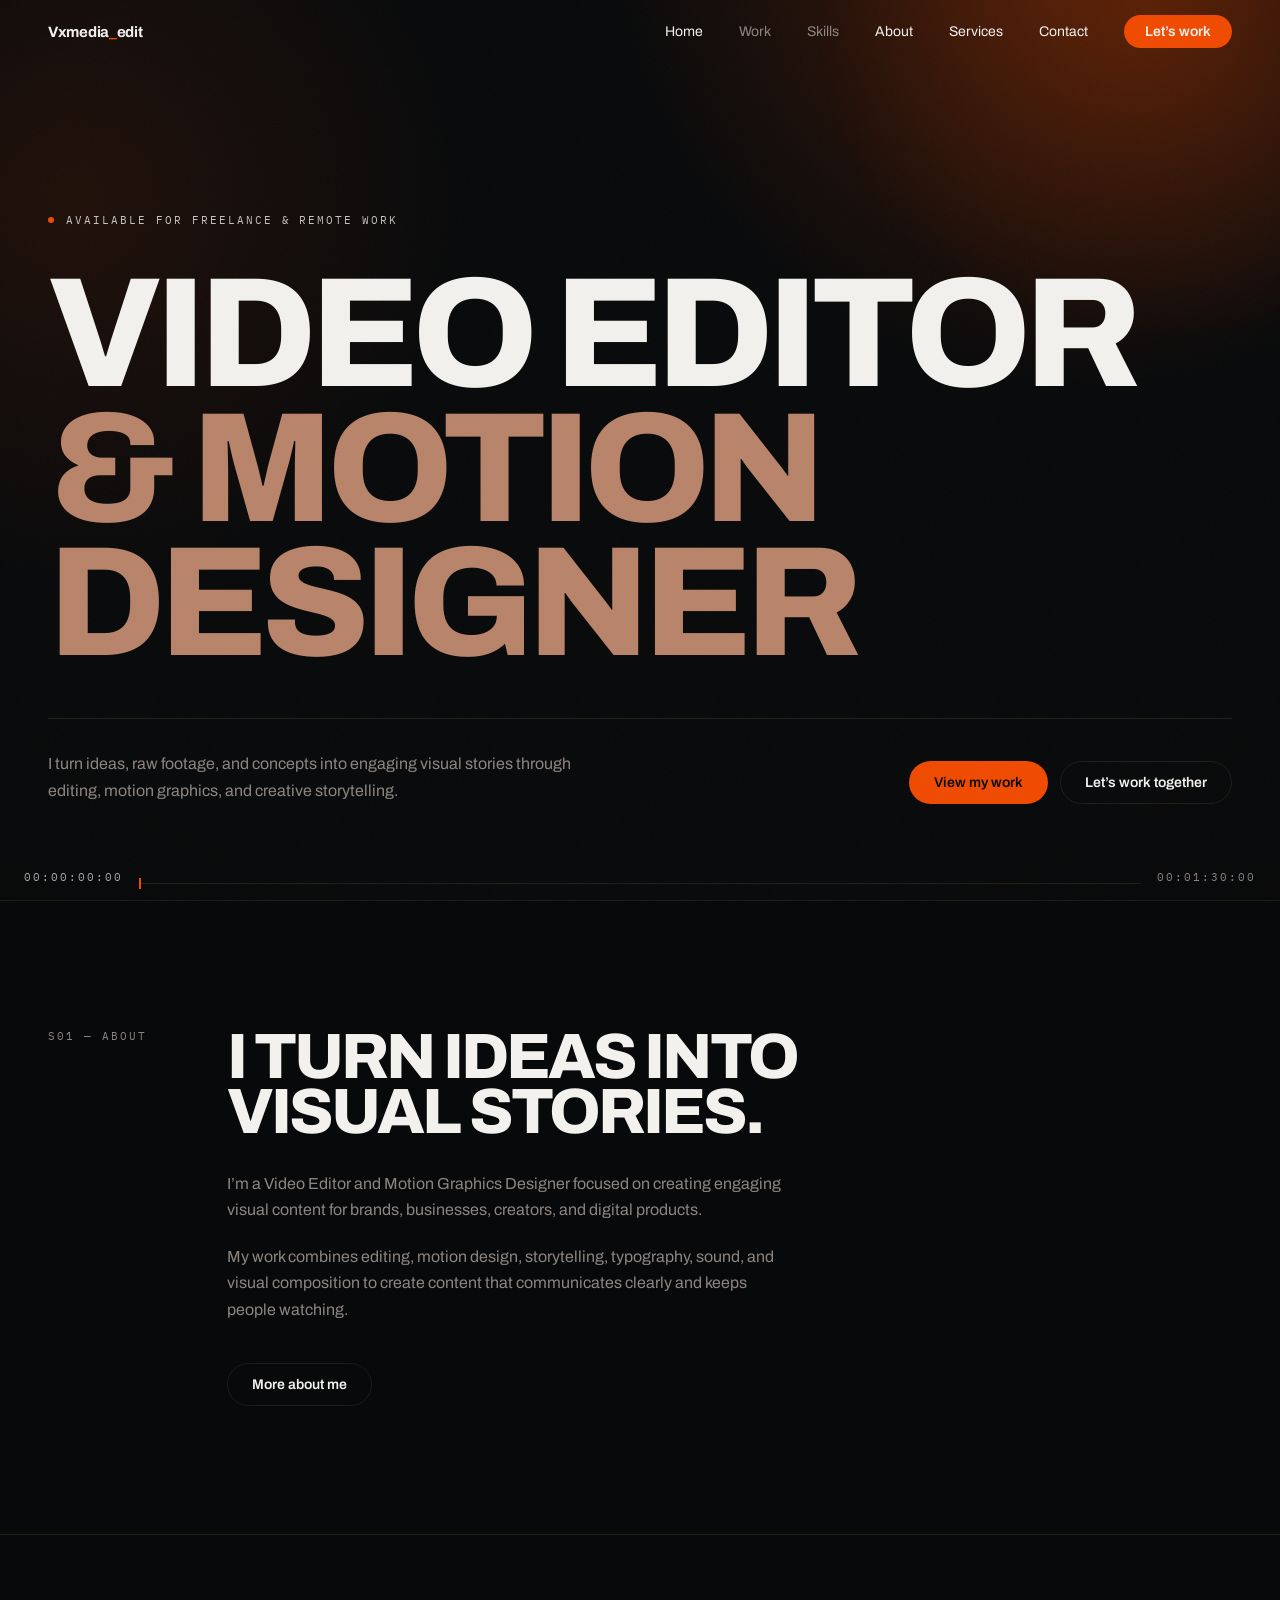
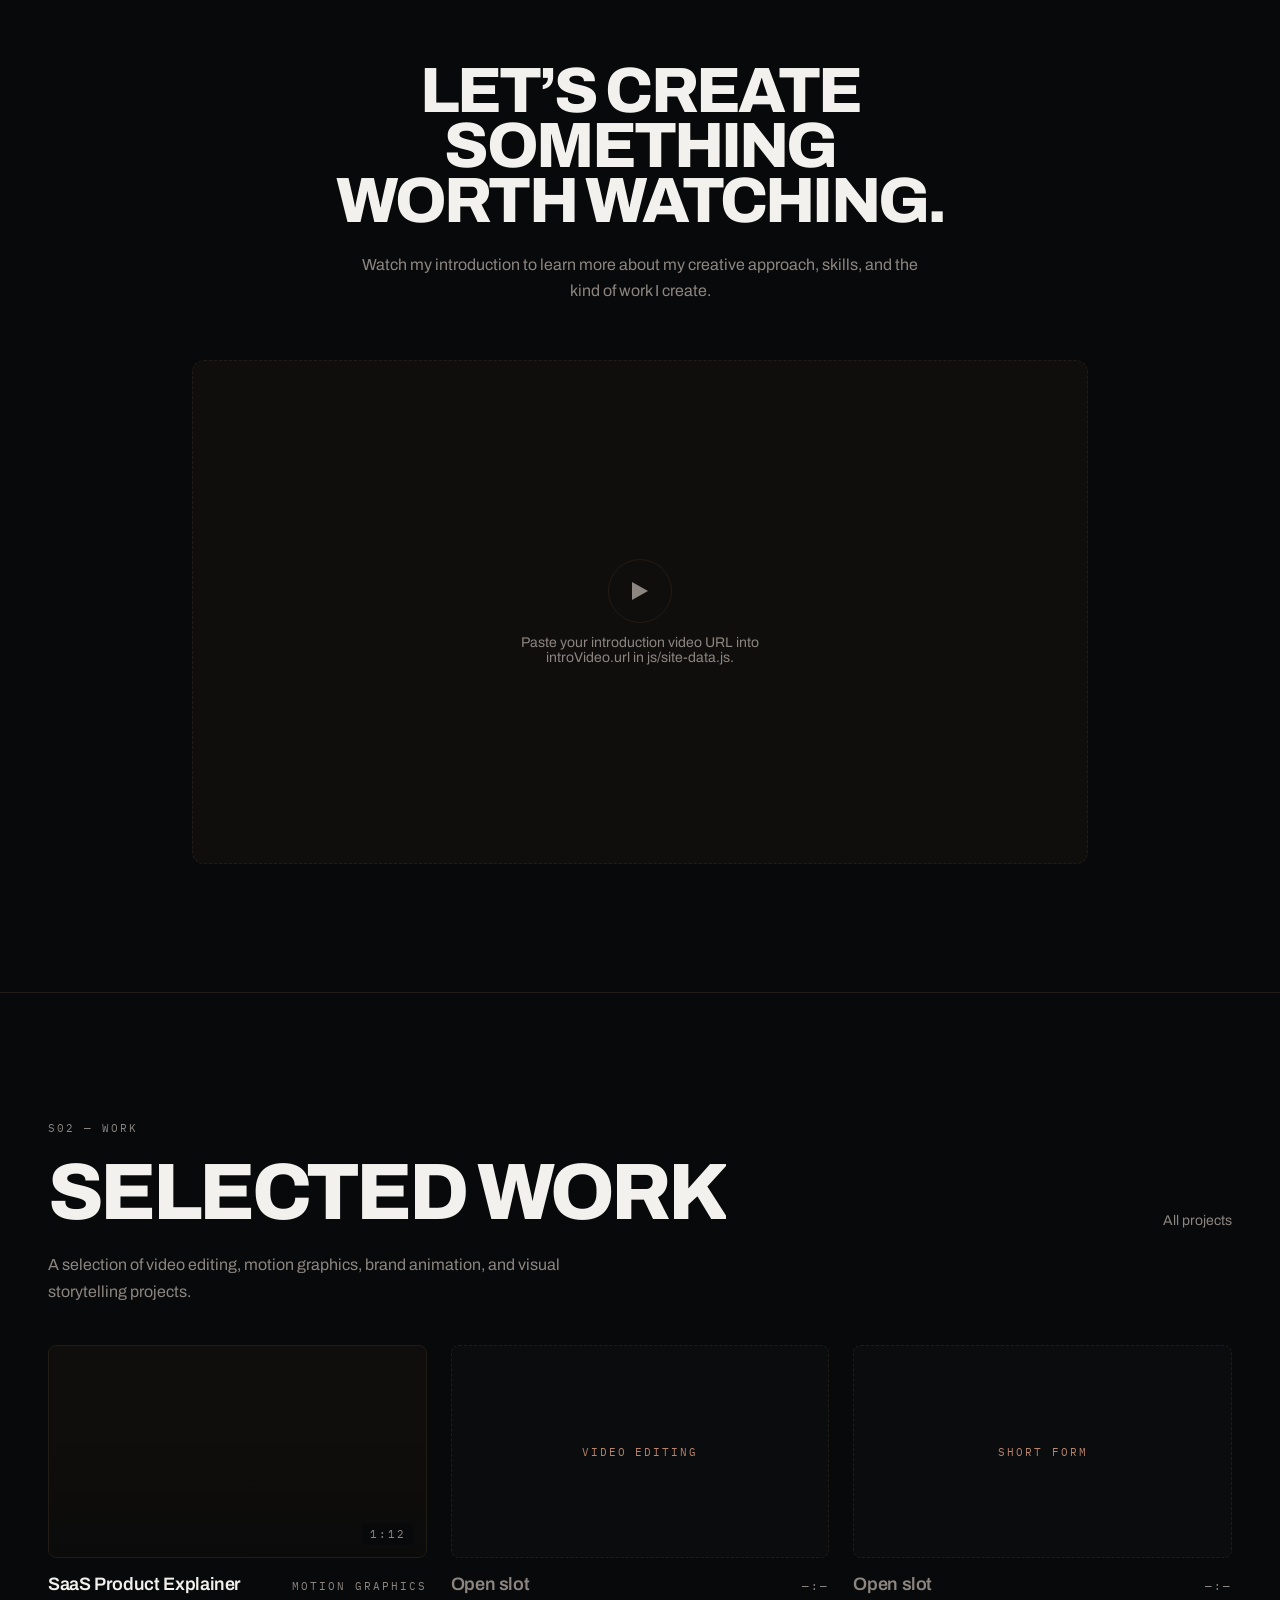
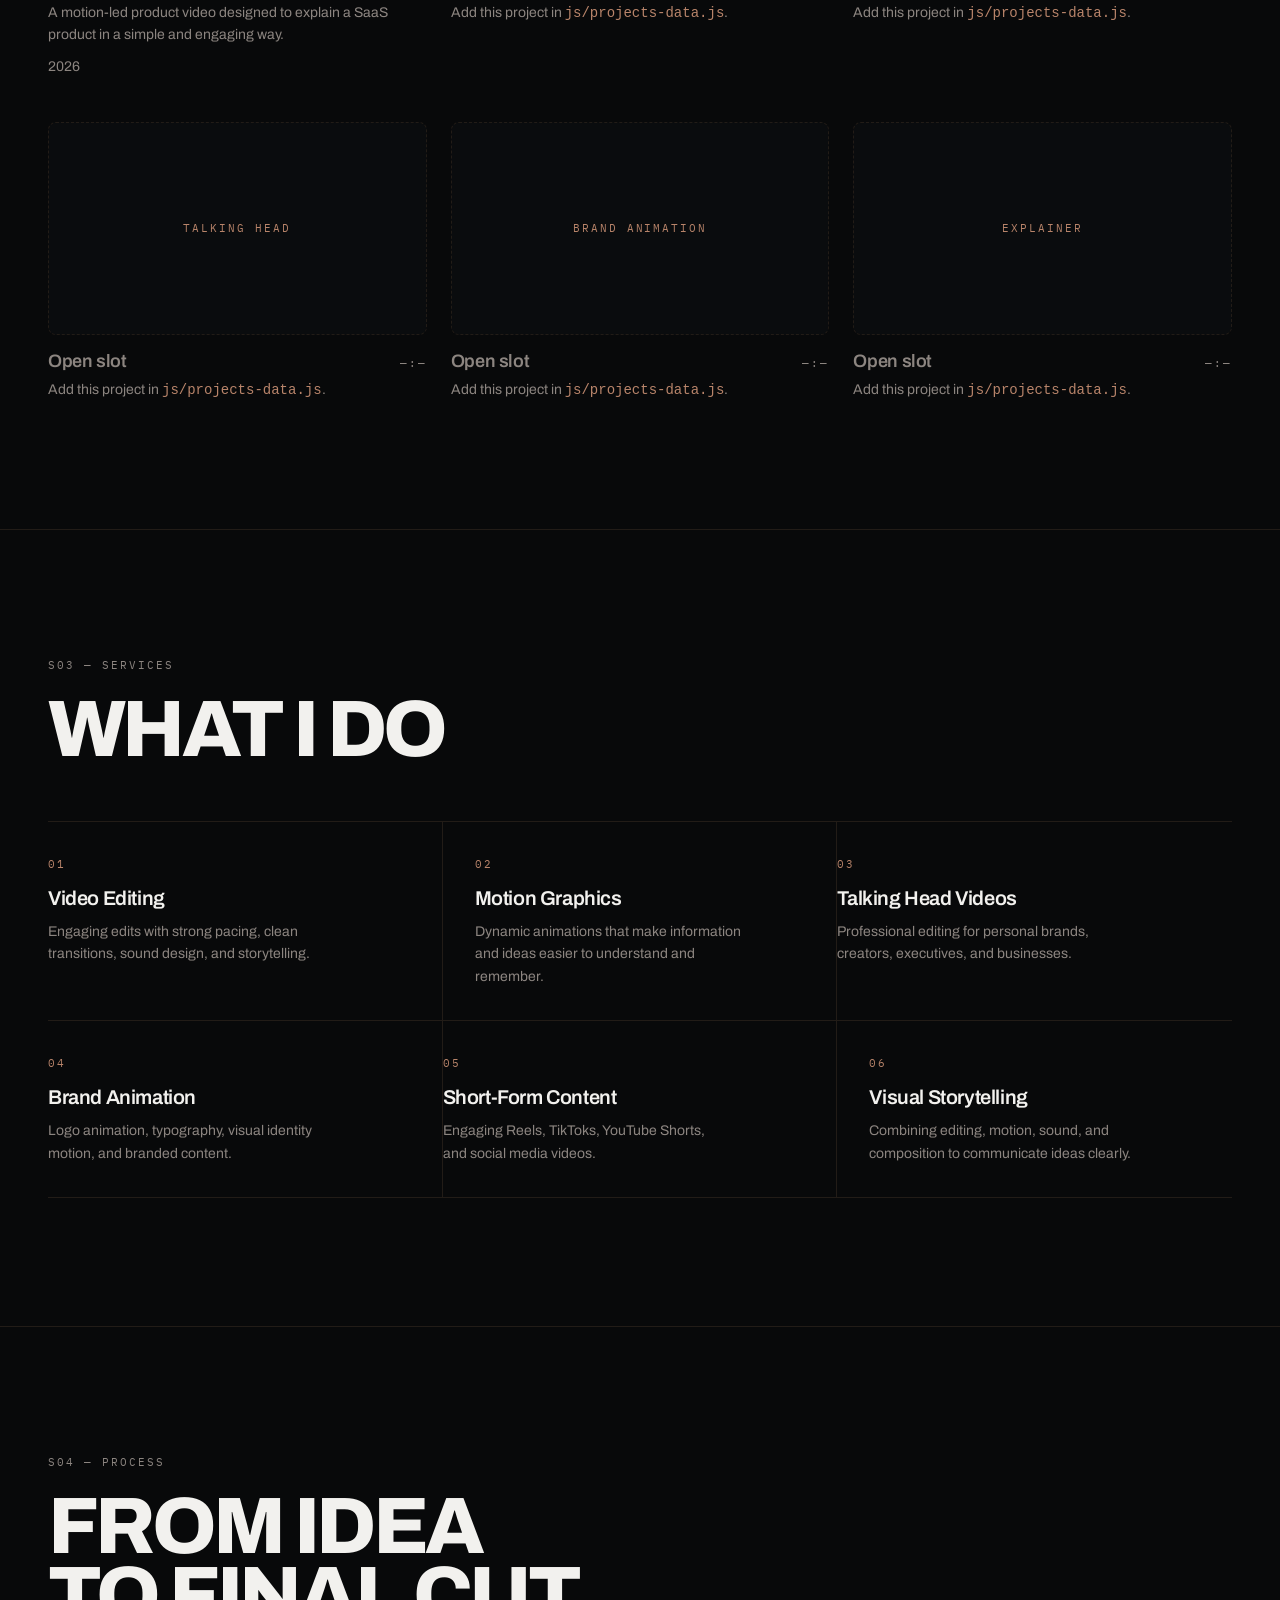
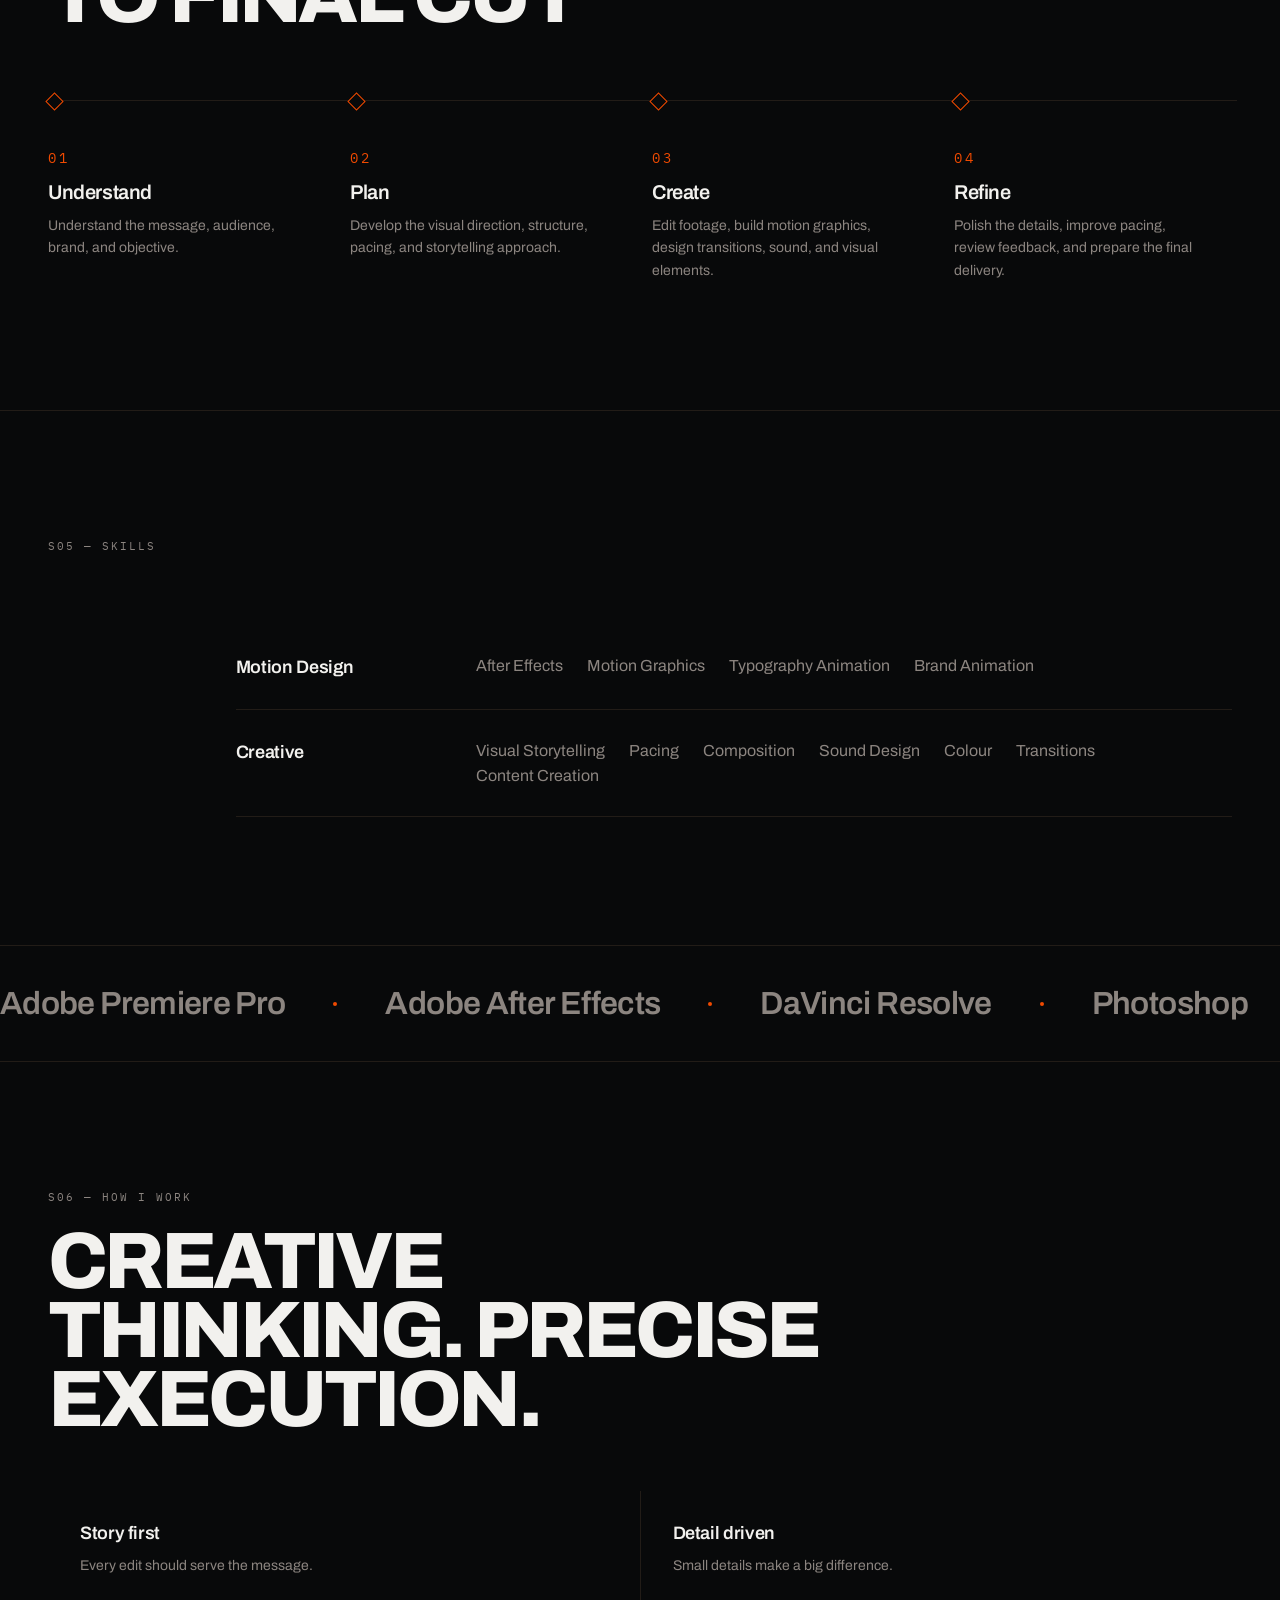
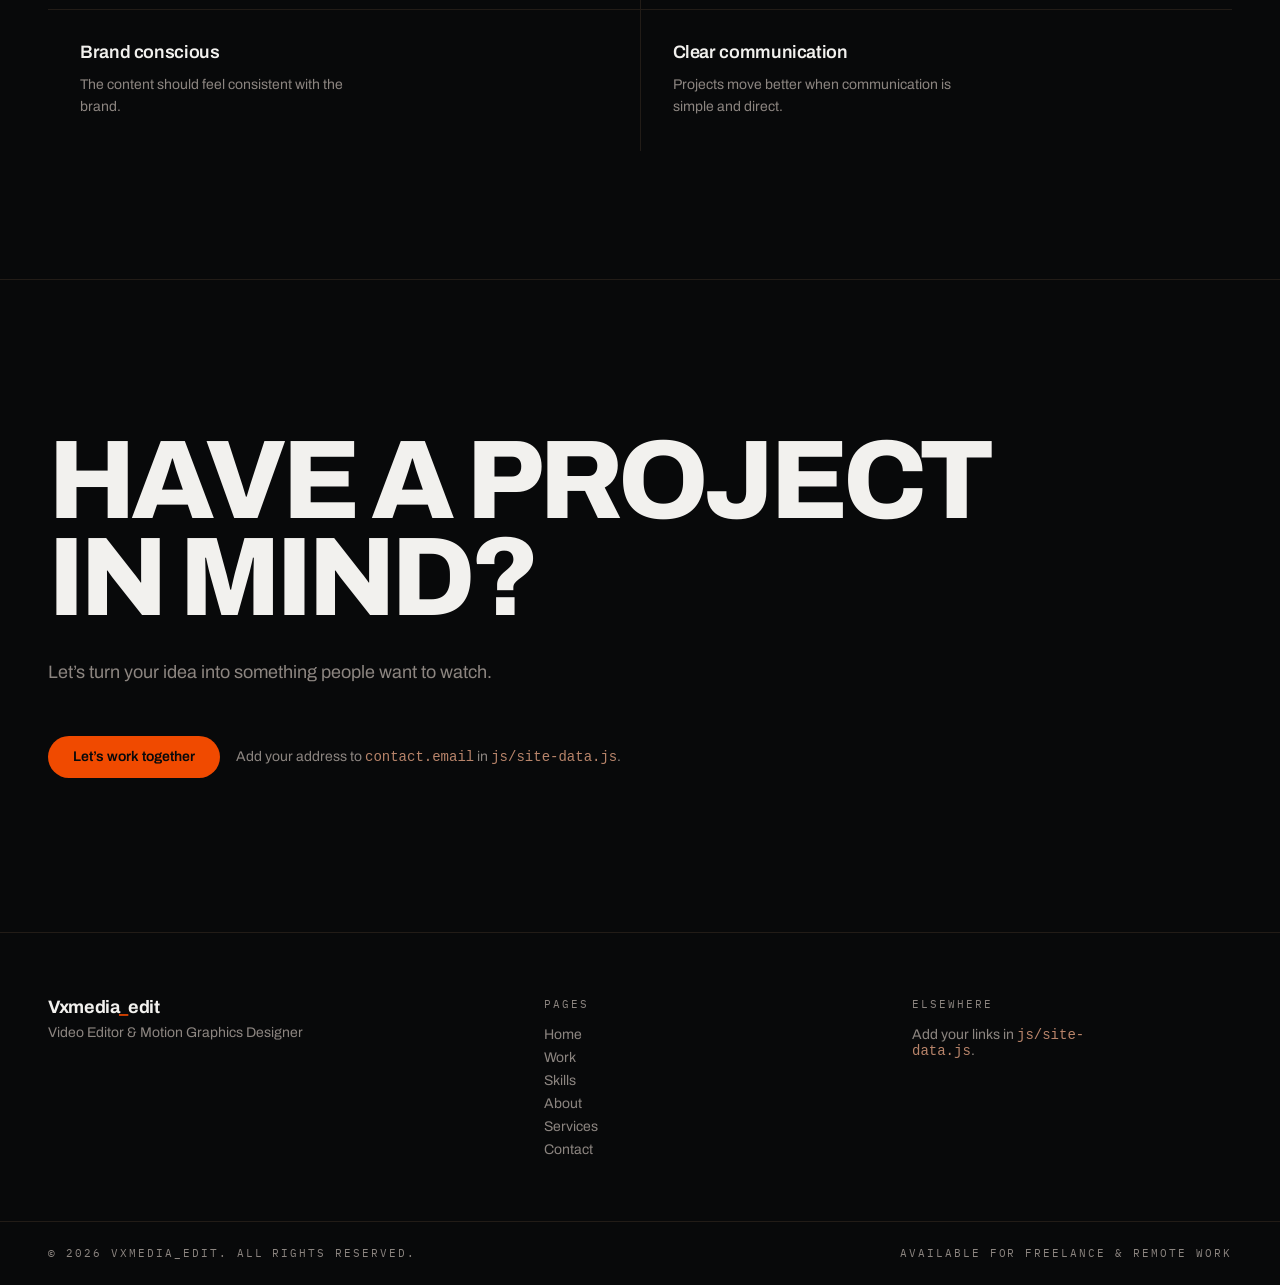
==== index.html @ 68d7263d "Add files via upload" ====
<!doctype html>
<html lang="en">
<head>
<meta charset="utf-8" />
<meta name="viewport" content="width=device-width, initial-scale=1" />
<title>Vxmedia_edit — Video Editor &amp; Motion Graphics Designer</title>
<meta name="description" content="Vxmedia_edit is a Video Editor and Motion Graphics Designer creating engaging visual stories, motion graphics, brand animations, and digital content." />
<link rel="canonical" href="https://YOUR_DOMAIN/" />
<meta property="og:type" content="website" />
<meta property="og:title" content="Vxmedia_edit — Video Editor & Motion Graphics Designer" />
<meta property="og:description" content="Vxmedia_edit is a Video Editor and Motion Graphics Designer creating engaging visual stories, motion graphics, brand animations, and digital content." />
<meta name="twitter:card" content="summary_large_image" />
<link rel="icon" type="image/svg+xml" href="assets/favicon.svg" />
<link rel="preconnect" href="https://fonts.googleapis.com" />
<link rel="preconnect" href="https://fonts.gstatic.com" crossorigin />
<link href="https://fonts.googleapis.com/css2?family=Archivo:wght@400;500;600;700;800;900&family=IBM+Plex+Mono:wght@400;500&display=swap" rel="stylesheet" />
<link rel="stylesheet" href="css/styles.css" />
<script type="application/ld+json">
{"@context":"https://schema.org","@type":"Person","name":"Vxmedia_edit","jobTitle":"Video Editor & Motion Graphics Designer","url":"https://YOUR_DOMAIN"}
</script>
</head>
<body>

<a href="#main" class="skip-link">Skip to content</a>

<header class="site-header" id="site-header">
  <div class="shell navbar">
    <a href="index.html" class="wordmark" data-wordmark></a>
    <nav class="navlinks" id="nav-links" aria-label="Primary"></nav>
    <button class="burger" id="burger" aria-expanded="false" aria-controls="mobile-menu" aria-label="Open menu"><i></i></button>
  </div>
  <div id="mobile-menu">
    <nav class="shell" id="mobile-menu-links" aria-label="Mobile"></nav>
    <div class="shell"><a href="index.html#contact" class="btn btn-accent" style="width:100%">Let’s work</a></div>
  </div>
</header>

<main id="main">

<section class="hero">
  <div class="key" aria-hidden="true"></div>
  <div class="shell" style="position:relative">
    <p class="fade" style="display:flex;align-items:center;gap:.75rem;margin-bottom:2.5rem;animation-delay:.1s">
      <span class="dot" aria-hidden="true"></span>
      <span class="tc" style="color:rgba(242,241,238,.8)" data-availability></span>
    </p>
    <h1 class="display">
      <span class="mask"><span style="animation-delay:.15s" id="hero-line1"></span></span>
      <span class="mask cool"><span style="animation-delay:.25s" id="hero-line2"></span></span>
    </h1>
    <div class="herofoot">
      <p class="prose fade" style="animation-delay:.5s" id="hero-intro"></p>
      <div class="fade" style="display:flex;flex-wrap:wrap;gap:.75rem;animation-delay:.6s">
        <a href="#work" class="btn btn-accent">View my work</a>
        <a href="#contact" class="btn btn-ghost">Let’s work together</a>
      </div>
    </div>
  </div>
</section>

<section id="about">
  <div class="shell stack">
    <p class="tc">S01 — About</p>
    <div>
      <h2 class="display rv-wipe" style="max-width:16ch;font-size:clamp(2rem,5.4vw,4rem)"><span id="about-heading"></span></h2>
      <div class="prose rv" style="margin-top:2rem;display:grid;gap:1.25rem" id="about-body"></div>
      <a href="#contact" class="btn btn-ghost rv" style="margin-top:2.5rem">More about me</a>
    </div>
  </div>
</section>

<section>
  <div class="shell">
    <div style="max-width:48rem;margin-inline:auto;text-align:center">
      <h2 class="display rv-wipe" style="font-size:clamp(2rem,5.4vw,4rem)"><span id="intro-heading"></span></h2>
      <p class="prose rv" style="margin:1.5rem auto 0" id="intro-body"></p>
    </div>
    <div class="rv" style="max-width:56rem;margin:3.5rem auto 0" id="intro-video"></div>
  </div>
</section>

<section id="work">
  <div class="shell">
    <div style="display:flex;flex-wrap:wrap;align-items:flex-end;justify-content:space-between;gap:1.5rem">
      <div>
        <p class="tc" style="margin-bottom:1.5rem">S02 — Work</p>
        <h2 class="display rv-wipe"><span>Selected work</span></h2>
      </div>
      <a href="work.html" class="muted" style="font-size:.875rem">All projects</a>
    </div>
    <p class="prose rv" style="margin-top:1.5rem">A selection of video editing, motion graphics, brand animation, and visual storytelling projects.</p>
    <div class="grid" id="home-grid" aria-live="polite"></div>
  </div>
</section>

<section id="services">
  <div class="shell">
    <p class="tc" style="margin-bottom:1.5rem">S03 — Services</p>
    <h2 class="display rv-wipe" style="max-width:14ch"><span>What I do</span></h2>
    <div class="services" id="services-grid"></div>
  </div>
</section>

<section>
  <div class="shell">
    <p class="tc" style="margin-bottom:1.5rem">S04 — Process</p>
    <h2 class="display rv-wipe" style="max-width:14ch"><span>From idea to final cut</span></h2>
    <ol class="process" id="process-list"></ol>
  </div>
</section>

<section>
  <div class="shell stack">
    <p class="tc">S05 — Skills</p>
    <div id="skills-list"></div>
  </div>
</section>

<div class="marquee">
  <div class="track" id="tools-track" aria-hidden="true"></div>
  <p class="sr-only">Tools I work with.</p>
</div>

<section>
  <div class="shell">
    <p class="tc" style="margin-bottom:1.5rem">S06 — How I work</p>
    <h2 class="display rv-wipe" style="max-width:16ch"><span id="principles-heading"></span></h2>
    <div class="princ" id="princ-list"></div>
  </div>
</section>

<section id="testimonials-section" hidden>
  <div class="shell">
    <p class="tc" style="margin-bottom:1.5rem">S07 — Feedback</p>
    <h2 class="display rv-wipe" style="max-width:16ch"><span>What clients say</span></h2>
    <div class="testi" id="testi-list"></div>
  </div>
</section>

<section id="contact" style="padding-block:clamp(6rem,12vw,10rem)">
  <div class="shell">
    <h2 class="display rv-wipe"><span>Have a project in mind?</span></h2>
    <p class="prose rv" style="margin-top:2rem;font-size:1.125rem">Let’s turn your idea into something people want to watch.</p>
    <div class="contact-actions rv" id="contact-actions"></div>
    <div class="contact-links" id="contact-links" style="display:none"></div>
  </div>
</section>

</main>

<footer class="site-footer">
  <div class="shell footgrid">
    <div>
      <p class="wordmark" style="font-size:1.125rem" data-wordmark></p>
      <p class="muted" style="font-size:.875rem;margin-top:.5rem;max-width:20rem">Video Editor &amp; Motion Graphics Designer</p>
    </div>
    <nav aria-label="Footer">
      <p class="tc" style="margin-bottom:1rem">Pages</p>
      <ul id="footer-links"></ul>
    </nav>
    <div>
      <p class="tc" style="margin-bottom:1rem">Elsewhere</p>
      <ul id="footer-socials"></ul>
    </div>
  </div>
  <div class="shell footbar">
    <p class="tc">© 2026 Vxmedia_edit. All rights reserved.</p>
    <p class="tc" data-availability></p>
  </div>
</footer>

<div id="playhead" aria-hidden="true">
  <span class="tc" style="color:rgba(242,241,238,.7)" id="playhead-tc">00:00:00:00</span>
  <div id="playhead-bar"><div id="playhead-fill"></div><div id="playhead-head"></div></div>
  <span class="tc">00:01:30:00</span>
</div>

<script src="js/site-data.js"></script>
<script src="js/projects-data.js"></script>
<script src="js/video.js"></script>
<script src="js/video-player.js"></script>
<script src="js/work-grid.js"></script>
<script src="js/main.js"></script>
<script>
document.addEventListener('DOMContentLoaded', () => {
  // hero
  document.getElementById('hero-line1').textContent = SITE.hero.line1;
  document.getElementById('hero-line2').textContent = SITE.hero.line2;
  document.getElementById('hero-intro').textContent = SITE.hero.intro;

  // about
  document.getElementById('about-heading').textContent = SITE.about.heading;
  document.getElementById('about-body').innerHTML = SITE.about.body.map((p) => `<p>${p}</p>`).join('');

  // intro video
  document.getElementById('intro-heading').textContent = SITE.introVideo.heading;
  document.getElementById('intro-body').textContent = SITE.introVideo.body;
  renderVideoPlayer(document.getElementById('intro-video'), {
    url: SITE.introVideo.url,
    poster: SITE.introVideo.poster,
    title: 'Vxmedia_edit introduction',
    emptyHint: 'Paste your introduction video URL into introVideo.url in js/site-data.js.',
  });

  // work — home shows first 6
  renderWorkGrid(document.getElementById('home-grid'), null, PROJECTS.slice(0, 6));

  // services
  document.getElementById('services-grid').innerHTML = SITE.services
    .map(
      (s, i) => `
      <div class="service rv">
        <span class="tc cool">${String(i + 1).padStart(2, '0')}</span>
        <h3>${s.title}</h3>
        <p>${s.body}</p>
      </div>`,
    )
    .join('');

  // process
  document.getElementById('process-list').innerHTML = SITE.process
    .map(
      (p, i) => `
      <li class="rv">
        <p class="tc" style="color:var(--accent)">${String(i + 1).padStart(2, '0')}</p>
        <h3>${p.step}</h3>
        <p>${p.body}</p>
      </li>`,
    )
    .join('');

  // skills
  document.getElementById('skills-list').innerHTML = SITE.skills
    .map(
      (g) => `
      <div class="skillrow rv">
        <h3>${g.group}</h3>
        <ul>${g.items.map((i) => `<li>${i}</li>`).join('')}</ul>
      </div>`,
    )
    .join('');

  // principles
  document.getElementById('principles-heading').textContent = SITE.principles.heading;
  document.getElementById('princ-list').innerHTML = SITE.principles.items
    .map((i) => `<div class="rv"><h3>${i.title}</h3><p>${i.body}</p></div>`)
    .join('');

  // testimonials — hidden section until you add one
  if (TESTIMONIALS.length > 0) {
    const section = document.getElementById('testimonials-section');
    section.hidden = false;
    document.getElementById('testi-list').innerHTML = TESTIMONIALS.map(
      (t) => `
      <figure class="rv">
        <blockquote>${t.quote}</blockquote>
        <figcaption>
          ${t.image ? `<img src="${t.image}" alt="" />` : ''}
          <span><span class="name">${t.name}</span><span class="role">${t.position}, ${t.company}</span></span>
        </figcaption>
      </figure>`,
    ).join('');
  }

  // contact
  const email = SITE.contact.email;
  const hasEmail = !isPlaceholder(email);
  document.getElementById('contact-actions').innerHTML = `
    <a href="${hasEmail ? 'mailto:' + email : '#contact'}" class="btn btn-accent">Let’s work together</a>
    ${
      hasEmail
        ? `<a href="mailto:${email}" class="muted" style="font-size:1rem">${email}</a>`
        : `<span class="muted" style="font-size:.875rem">Add your address to <code class="cool">contact.email</code> in <code class="cool">js/site-data.js</code>.</span>`
    }`;

  const socialLinks = SITE.contact.socials.filter((s) => !isPlaceholder(s.href));
  if (socialLinks.length > 0) {
    const el = document.getElementById('contact-links');
    el.style.display = 'flex';
    el.innerHTML = socialLinks
      .map((s) => `<a href="${s.href}" target="_blank" rel="noreferrer noopener">${s.label}</a>`)
      .join('');
  }

  wireScrollReveal();
});
</script>
</body>
</html>
---- css/styles.css ----
/* ─────────────────────────────────────────────────────────────
   Vxmedia_edit — design tokens
   Near-black base, warm white type, one accent: brand orange F04A00.
   No competing cool colour — everything leans warm, dark, cinematic.
───────────────────────────────────────────────────────────── */
:root {
  --base: #08090a;
  --surface: #100e0c;
  --line: #221c17;
  --ink: #f2f1ee;
  --muted: #8c8580;
  --accent: #f04a00;
  --cool: #b8846a;
  --shell: 82rem;
  --gutter: clamp(1.25rem, 4vw, 3rem);
  --cut: cubic-bezier(0.16, 1, 0.3, 1);
  color-scheme: dark;
}

* {
  box-sizing: border-box;
  margin: 0;
  padding: 0;
}

html {
  -webkit-text-size-adjust: 100%;
  scroll-behavior: smooth;
}

body {
  background: var(--base);
  color: var(--ink);
  font-family: 'Archivo', system-ui, sans-serif;
  -webkit-font-smoothing: antialiased;
  overflow-x: hidden;
}

/*
 * Ambient gradient background — a bold orange glow pooling out of a near-
 * black base, with a dark vignette pulling the edges back into shadow.
 * Built from the brand's own accent colour, not a stock image.
 */
body::before {
  content: '';
  position: fixed;
  inset: 0;
  z-index: 0;
  pointer-events: none;
  background:
    radial-gradient(62vw 62vw at 85% -10%, rgba(240, 74, 0, 0.28), transparent 60%),
    radial-gradient(48vw 48vw at 6% 22%, rgba(240, 74, 0, 0.10), transparent 62%),
    radial-gradient(120% 120% at 50% 45%, transparent 45%, rgba(0, 0, 0, 0.6) 100%),
    var(--base);
}

/* Everything else needs to sit visibly above the gradient layer. */
.site-header,
main,
.site-footer,
#playhead {
  position: relative;
  z-index: 1;
}

/* Fixed grain layer, cheap, no JS. */
body::after {
  content: '';
  position: fixed;
  inset: 0;
  z-index: 60;
  pointer-events: none;
  opacity: 0.035;
  background-image: url("data:image/svg+xml,%3Csvg xmlns='http://www.w3.org/2000/svg' width='140' height='140'%3E%3Cfilter id='n'%3E%3CfeTurbulence type='fractalNoise' baseFrequency='.85' numOctaves='3'/%3E%3C/filter%3E%3Crect width='140' height='140' filter='url(%23n)'/%3E%3C/svg%3E");
}

::selection {
  background: var(--accent);
  color: var(--base);
}

:focus-visible {
  outline: 2px solid var(--accent);
  outline-offset: 3px;
  border-radius: 2px;
}

img,
video {
  max-width: 100%;
  display: block;
}

a {
  color: inherit;
  text-decoration: none;
}

ul,
ol {
  list-style: none;
}

.sr-only {
  position: absolute;
  width: 1px;
  height: 1px;
  overflow: hidden;
  clip: rect(0, 0, 0, 0);
  white-space: nowrap;
}

.skip-link {
  position: fixed;
  left: 1rem;
  top: -3rem;
  z-index: 100;
  background: var(--accent);
  color: var(--base);
  padding: 0.6rem 1.25rem;
  border-radius: 999px;
  font-weight: 600;
  font-size: 0.875rem;
  transition: top 0.2s var(--cut);
}
.skip-link:focus {
  top: 1rem;
}

/* ── layout primitives ─────────────────────────────────────── */
.shell {
  width: 100%;
  max-width: var(--shell);
  margin-inline: auto;
  padding-inline: var(--gutter);
}

.display {
  font-weight: 800;
  text-transform: uppercase;
  line-height: 0.86;
  letter-spacing: -0.045em;
  text-wrap: balance;
}

.tc {
  font-family: 'IBM Plex Mono', ui-monospace, monospace;
  font-size: 11px;
  text-transform: uppercase;
  letter-spacing: 0.18em;
  color: var(--muted);
  font-variant-numeric: tabular-nums;
}

.muted { color: var(--muted); }
.cool { color: var(--cool); }

.prose {
  max-width: 62ch;
  line-height: 1.65;
  color: var(--muted);
}

section {
  border-top: 1px solid var(--line);
  padding-block: clamp(5rem, 10vw, 8rem);
}

h2.display { font-size: clamp(2.2rem, 7vw, 5rem); }

.stack {
  display: grid;
  gap: 3rem;
}
@media (min-width: 900px) {
  .stack { grid-template-columns: auto 1fr; gap: 5rem; }
}

/* ── buttons ────────────────────────────────────────────────── */
.btn {
  display: inline-flex;
  align-items: center;
  justify-content: center;
  gap: 0.5rem;
  border-radius: 999px;
  padding: 0.8rem 1.5rem;
  font: inherit;
  font-size: 0.875rem;
  font-weight: 600;
  border: 1px solid transparent;
  transition: all 0.3s var(--cut);
  cursor: pointer;
}
.btn-accent { background: var(--accent); color: var(--base); }
.btn-accent:hover { background: var(--ink); }
.btn-ghost { border-color: var(--line); color: var(--ink); background: transparent; }
.btn-ghost:hover { background: var(--ink); color: var(--base); border-color: var(--ink); }

/* ── nav ────────────────────────────────────────────────────── */
header.site-header {
  position: fixed;
  inset-inline: 0;
  top: 0;
  z-index: 50;
  transition: background 0.5s var(--cut);
}
header.site-header.scrolled { background: rgba(8, 9, 10, 0.85); backdrop-filter: blur(12px); }

.navbar {
  display: flex;
  align-items: center;
  justify-content: space-between;
  height: 64px;
  border-bottom: 1px solid transparent;
  transition: border-color 0.5s var(--cut);
}
header.site-header.scrolled .navbar { border-bottom-color: var(--line); }

.wordmark { font-size: 15px; font-weight: 700; letter-spacing: -0.02em; }
.wordmark span { color: var(--accent); }

.navlinks { display: none; align-items: center; gap: 2.25rem; }
.navlinks a { font-size: 0.875rem; color: var(--muted); transition: color 0.2s; }
.navlinks a:hover, .navlinks a[aria-current="page"] { color: var(--ink); }

.burger {
  display: flex;
  width: 40px;
  height: 40px;
  align-items: center;
  justify-content: center;
  background: none;
  border: 0;
  cursor: pointer;
}
.burger i { display: block; position: relative; width: 24px; height: 12px; font-style: normal; }
.burger i::before,
.burger i::after {
  content: '';
  position: absolute;
  left: 0;
  width: 24px;
  height: 1px;
  background: var(--ink);
  transition: transform 0.3s var(--cut), top 0.3s var(--cut);
}
.burger i::before { top: 0; }
.burger i::after { top: 12px; }
.burger[aria-expanded='true'] i::before { top: 6px; transform: rotate(45deg); }
.burger[aria-expanded='true'] i::after { top: 6px; transform: rotate(-45deg); }

#mobile-menu {
  position: fixed;
  inset: 64px 0 0;
  background: var(--base);
  z-index: 40;
  display: none;
  flex-direction: column;
  justify-content: space-between;
  padding-block: 2.5rem;
}
#mobile-menu.open { display: flex; }
#mobile-menu a.item {
  display: block;
  padding-block: 1.25rem;
  border-bottom: 1px solid var(--line);
  font-size: 2.5rem;
  font-weight: 800;
  text-transform: uppercase;
  letter-spacing: -0.045em;
}
#mobile-menu a.item em {
  font-style: normal;
  font-size: 11px;
  vertical-align: super;
  color: var(--accent);
  font-family: 'IBM Plex Mono', monospace;
  margin-right: 0.75rem;
}
@media (min-width: 768px) {
  .navlinks { display: flex; }
  .burger { display: none; }
  #mobile-menu { display: none !important; }
}

/* ── hero ───────────────────────────────────────────────────── */
.hero {
  min-height: 100svh;
  display: flex;
  flex-direction: column;
  justify-content: flex-end;
  padding-top: 8rem;
  padding-bottom: 6rem;
  position: relative;
  overflow: hidden;
  border-top: 0;
}
.hero .key {
  position: absolute;
  right: -25%;
  top: -33%;
  width: 70vw;
  height: 70vh;
  pointer-events: none;
  background: radial-gradient(circle, rgba(240, 74, 0, 0.18), transparent 62%);
}
.hero h1 { font-size: clamp(2.9rem, 12.2vw, 10.5rem); }

.mask { display: block; overflow: hidden; }
.mask > span { display: block; transform: translateY(105%); animation: rise 0.95s var(--cut) forwards; }
@keyframes rise { to { transform: translateY(0); } }

.fade { opacity: 0; animation: fadein 0.7s var(--cut) forwards; }
@keyframes fadein { to { opacity: 1; } }

.dot {
  width: 6px;
  height: 6px;
  border-radius: 999px;
  background: var(--accent);
  animation: blink 2.4s ease-in-out infinite;
}
@keyframes blink { 0%, 100% { opacity: 1; } 50% { opacity: 0.25; } }

.herofoot {
  margin-top: 3rem;
  border-top: 1px solid var(--line);
  padding-top: 2rem;
  display: grid;
  gap: 2.5rem;
}
@media (min-width: 900px) {
  .herofoot { grid-template-columns: 1fr auto; align-items: end; }
}

/* ── scroll reveal ─────────────────────────────────────────── */
.rv {
  opacity: 0;
  transform: translateY(18px);
  transition: opacity 0.65s var(--cut), transform 0.65s var(--cut);
}
.rv.in { opacity: 1; transform: none; }

.rv-wipe { display: block; overflow: hidden; }
.rv-wipe > span {
  display: block;
  transform: translateY(105%);
  transition: transform 0.8s var(--cut);
}
.rv-wipe.in > span { transform: translateY(0); }

/* ── project grid + cards ──────────────────────────────────── */
.grid {
  display: grid;
  gap: 1.5rem;
  margin-top: 2.5rem;
}
@media (min-width: 640px) { .grid { grid-template-columns: repeat(2, 1fr); row-gap: 3rem; } }
@media (min-width: 1024px) { .grid { grid-template-columns: repeat(3, 1fr); } }

.card { transition: opacity 0.35s var(--cut), transform 0.35s var(--cut); }
.card[hidden] { display: none; }

.frame {
  position: relative;
  aspect-ratio: 16 / 9;
  border-radius: 8px;
  overflow: hidden;
  background: var(--surface);
  border: 1px solid var(--line);
}
.frame.placeholder {
  border-style: dashed;
  background: rgba(16, 18, 20, 0.4);
  display: flex;
  align-items: center;
  justify-content: center;
}
.frame img {
  width: 100%;
  height: 100%;
  object-fit: cover;
  transition: transform 0.9s var(--cut), opacity 0.5s var(--cut);
}
.card:hover .frame img { transform: scale(1.04); }
.frame .scrim {
  position: absolute;
  inset: 0;
  background: linear-gradient(to top, rgba(8, 9, 10, 0.8), rgba(8, 9, 10, 0.1) 60%, transparent);
  opacity: 0.7;
  transition: opacity 0.5s var(--cut);
}
.card:hover .frame .scrim { opacity: 0.9; }
.frame .duration {
  position: absolute;
  right: 0.75rem;
  bottom: 0.75rem;
  background: rgba(8, 9, 10, 0.8);
  padding: 0.25rem 0.5rem;
  border-radius: 4px;
}
.frame .underline {
  position: absolute;
  inset-inline: 0;
  bottom: 0;
  height: 1px;
  background: var(--accent);
  transform: scaleX(0);
  transform-origin: left;
  transition: transform 0.5s var(--cut);
}
.card:hover .frame .underline { transform: scaleX(1); }

.cardmeta { display: flex; justify-content: space-between; align-items: baseline; gap: 1rem; margin-top: 1rem; }
.cardmeta h3 { font-size: 1.125rem; font-weight: 600; letter-spacing: -0.02em; transition: color 0.3s var(--cut); }
.card:hover .cardmeta h3 { color: var(--accent); }
.card-desc { margin-top: 0.5rem; font-size: 0.875rem; line-height: 1.6; color: var(--muted); }
.card-sub { margin-top: 0.75rem; font-size: 0.875rem; color: var(--muted); }

.filters { display: flex; flex-wrap: wrap; gap: 0.5rem; margin-top: 2.5rem; }
.chip {
  border: 1px solid var(--line);
  color: var(--muted);
  background: none;
  border-radius: 999px;
  padding: 0.5rem 1rem;
  font: inherit;
  font-size: 0.875rem;
  cursor: pointer;
  transition: all 0.3s var(--cut);
}
.chip:hover { border-color: var(--ink); color: var(--ink); }
.chip[aria-selected='true'] { background: var(--accent); border-color: var(--accent); color: var(--base); }

/* ── video player ──────────────────────────────────────────── */
.player {
  position: relative;
  aspect-ratio: 16 / 9;
  width: 100%;
  border-radius: 12px;
  overflow: hidden;
  background: var(--surface);
  border: 1px solid var(--line);
}
.player.empty {
  border-style: dashed;
  display: flex;
  flex-direction: column;
  align-items: center;
  justify-content: center;
  gap: 0.75rem;
  text-align: center;
  padding-inline: 1.5rem;
}
.player button.play-trigger {
  all: unset;
  position: absolute;
  inset: 0;
  cursor: pointer;
  display: flex;
  align-items: center;
  justify-content: center;
}
.player img.poster {
  position: absolute;
  inset: 0;
  width: 100%;
  height: 100%;
  object-fit: cover;
  opacity: 0.8;
  transition: transform 0.7s var(--cut), opacity 0.7s var(--cut);
}
.player button.play-trigger:hover img.poster { transform: scale(1.03); opacity: 1; }
.player .scrim {
  position: absolute;
  inset: 0;
  background: linear-gradient(to top, rgba(8, 9, 10, 0.7), transparent);
}
.play {
  position: relative;
  width: 64px;
  height: 64px;
  border-radius: 999px;
  border: 1px solid var(--line);
  color: var(--muted);
  display: flex;
  align-items: center;
  justify-content: center;
  transition: all 0.3s var(--cut);
}
.player button.play-trigger:hover .play {
  border-color: var(--accent);
  background: var(--accent);
  color: var(--base);
}
.player iframe,
.player video {
  position: absolute;
  inset: 0;
  width: 100%;
  height: 100%;
  border: 0;
}

/* ── services ───────────────────────────────────────────────── */
.services {
  display: grid;
  border-top: 1px solid var(--line);
  margin-top: 3.5rem;
}
@media (min-width: 640px) { .services { grid-template-columns: repeat(2, 1fr); } }
@media (min-width: 1024px) { .services { grid-template-columns: repeat(3, 1fr); } }

.service { position: relative; border-bottom: 1px solid var(--line); padding: 2rem 0; }
@media (min-width: 640px) {
  .service { padding: 2rem; }
  .service:nth-child(2n + 1) { padding-left: 0; }
  .service:nth-child(2n) { border-left: 1px solid var(--line); }
}
@media (min-width: 1024px) {
  .service:nth-child(2n) { border-left: 0; }
  .service:nth-child(3n + 1) { padding-left: 0; }
  .service:nth-child(3n) { padding-right: 0; }
  .service:not(:nth-child(3n)) { border-right: 1px solid var(--line); }
}
.service h3 { font-size: 1.25rem; font-weight: 600; letter-spacing: -0.02em; margin-top: 1rem; transition: color 0.3s var(--cut); }
.service:hover h3 { color: var(--accent); }
.service::after {
  content: '';
  position: absolute;
  inset-inline: 0;
  bottom: -1px;
  height: 1px;
  background: var(--accent);
  transform: scaleX(0);
  transform-origin: left;
  transition: transform 0.5s var(--cut);
}
.service:hover::after { transform: scaleX(1); }
.service p { max-width: 34ch; font-size: 0.875rem; line-height: 1.6; color: var(--muted); margin-top: 0.75rem; }

/* ── process (real sequence, earns its numbering) ──────────── */
.process { position: relative; display: grid; gap: 2.5rem; margin-top: 4rem; }
@media (min-width: 900px) {
  .process { grid-template-columns: repeat(4, 1fr); gap: 1.5rem; }
  .process::before { content: ''; position: absolute; left: 5px; top: 5px; height: 1px; width: 100%; background: var(--line); }
  .process li { padding-top: 2.5rem; }
  .process li::before {
    content: '';
    position: absolute;
    left: 0;
    top: 0;
    width: 11px;
    height: 11px;
    transform: rotate(45deg);
    border: 1px solid var(--accent);
    background: var(--base);
  }
}
.process li { position: relative; }
.process h3 { font-size: 1.25rem; font-weight: 600; letter-spacing: -0.02em; margin-top: 0.75rem; }
.process p { max-width: 30ch; font-size: 0.875rem; line-height: 1.6; color: var(--muted); margin-top: 0.75rem; }

/* ── skills ─────────────────────────────────────────────────── */
.skillrow { display: grid; gap: 1rem; padding-block: 2rem; border-bottom: 1px solid var(--line); }
.skillrow:first-child { border-top: 1px solid var(--line); }
@media (min-width: 768px) { .skillrow { grid-template-columns: 14rem 1fr; } }
.skillrow h3 { font-size: 1.125rem; font-weight: 600; letter-spacing: -0.02em; }
.skillrow ul { display: flex; flex-wrap: wrap; gap: 0.5rem 1.5rem; color: var(--muted); }

/* ── tools marquee ─────────────────────────────────────────── */
.marquee { overflow: hidden; padding-block: 2.5rem; border-top: 1px solid var(--line); }
.track { display: flex; width: max-content; gap: 3rem; animation: slide 38s linear infinite; }
.track span {
  white-space: nowrap;
  font-size: clamp(1.5rem, 3vw, 2rem);
  font-weight: 600;
  letter-spacing: -0.02em;
  color: var(--muted);
  display: flex;
  align-items: center;
  gap: 3rem;
}
.track span::after { content: ''; width: 4px; height: 4px; border-radius: 999px; background: var(--accent); }
@keyframes slide { to { transform: translateX(-50%); } }

/* ── principles ─────────────────────────────────────────────── */
.princ { display: grid; gap: 1px; background: var(--line); margin-top: 3.5rem; }
@media (min-width: 640px) { .princ { grid-template-columns: repeat(2, 1fr); } }
.princ > div { background: var(--base); padding: 2rem; }
.princ h3 { font-size: 1.125rem; font-weight: 600; letter-spacing: -0.02em; }
.princ p { max-width: 38ch; font-size: 0.875rem; line-height: 1.6; color: var(--muted); margin-top: 0.75rem; }

/* ── testimonials ──────────────────────────────────────────── */
.testi { display: grid; gap: 2rem; margin-top: 3.5rem; }
@media (min-width: 768px) { .testi { grid-template-columns: repeat(2, 1fr); } }
.testi figure { border: 1px solid var(--line); border-radius: 8px; padding: 2rem; height: 100%; }
.testi blockquote { max-width: 60ch; font-size: 1rem; line-height: 1.65; }
.testi figcaption { display: flex; align-items: center; gap: 1rem; margin-top: 1.5rem; }
.testi img { width: 40px; height: 40px; border-radius: 999px; object-fit: cover; }
.testi figcaption span { display: block; font-size: 0.875rem; }
.testi figcaption .name { font-weight: 600; }
.testi figcaption .role { color: var(--muted); }

/* ── contact ────────────────────────────────────────────────── */
#contact h2.display { font-size: clamp(2.6rem, 9vw, 7rem); max-width: 14ch; }
.contact-actions { margin-top: 3rem; display: flex; flex-wrap: wrap; gap: 1rem; align-items: center; }
.contact-links { margin-top: 4rem; display: flex; flex-wrap: wrap; gap: 1rem 2.5rem; border-top: 1px solid var(--line); padding-top: 2rem; }
.contact-links a { font-size: 1rem; color: var(--muted); transition: color 0.2s; }
.contact-links a:hover { color: var(--accent); }

/* ── footer ─────────────────────────────────────────────────── */
footer.site-footer { border-top: 1px solid var(--line); }
.footgrid { display: grid; gap: 3rem; padding-block: 4rem; }
@media (min-width: 768px) { .footgrid { grid-template-columns: 1.4fr 1fr 1fr; } }
.footgrid ul { display: grid; gap: 0.5rem; color: var(--muted); font-size: 0.875rem; }
.footgrid a:hover { color: var(--ink); }
.footbar {
  display: flex;
  flex-direction: column;
  gap: 0.5rem;
  border-top: 1px solid var(--line);
  padding-block: 1.5rem;
}
@media (min-width: 640px) { .footbar { flex-direction: row; justify-content: space-between; align-items: center; } }

/* ── playhead (scroll-linked scrub bar) ────────────────────── */
#playhead {
  position: fixed;
  inset-inline: 0;
  bottom: 0;
  z-index: 50;
  pointer-events: none;
  display: none;
  align-items: flex-end;
  gap: 1rem;
  padding: 0 1.5rem 1rem;
}
@media (min-width: 768px) { #playhead { display: flex; } }
#playhead-bar { position: relative; flex: 1; height: 1px; background: var(--line); }
#playhead-fill { position: absolute; inset-block: 0; left: 0; width: 0; background: var(--accent); }
#playhead-head { position: absolute; top: -5px; left: 0; width: 2px; height: 11px; background: var(--accent); }

/* ── work / project pages ──────────────────────────────────── */
.page-head { padding-top: clamp(8rem, 14vw, 11rem); padding-bottom: 0; border-top: 0; }
.back-link { font-size: 0.875rem; color: var(--muted); transition: color 0.2s; }
.back-link:hover { color: var(--accent); }

.meta-grid {
  display: grid;
  gap: 2rem;
  border-block: 1px solid var(--line);
  padding-block: 2rem;
  margin-top: 3.5rem;
}
@media (min-width: 640px) { .meta-grid { grid-template-columns: repeat(3, 1fr); } }
@media (min-width: 1024px) { .meta-grid { grid-template-columns: repeat(5, 1fr); } }
.meta-grid dt { font-family: 'IBM Plex Mono', monospace; font-size: 11px; text-transform: uppercase; letter-spacing: 0.18em; color: var(--muted); }
.meta-grid dd { margin-top: 0.5rem; font-size: 0.875rem; }

.detail-columns { display: grid; gap: 3rem; margin-top: 4rem; }
@media (min-width: 768px) { .detail-columns { grid-template-columns: 1fr 18rem; gap: 5rem; } }
.detail-columns h2 { font-size: 1.25rem; font-weight: 600; letter-spacing: -0.02em; }
.detail-columns .body-block { margin-top: 1rem; max-width: 62ch; line-height: 1.65; color: var(--muted); }
.results-list { margin-top: 1rem; display: grid; gap: 0.5rem; max-width: 62ch; }
.results-list li { display: flex; gap: 0.75rem; line-height: 1.65; color: var(--muted); }
.results-list li::before { content: ''; margin-top: 0.6em; width: 4px; height: 4px; border-radius: 999px; background: var(--accent); flex-shrink: 0; }
.tools-aside ul { margin-top: 1rem; display: grid; gap: 0.5rem; }
.tools-aside li { font-size: 0.875rem; color: var(--muted); }

.gallery { margin-top: 5rem; display: grid; gap: 1.5rem; }
@media (min-width: 640px) { .gallery { grid-template-columns: repeat(2, 1fr); } }
.gallery img { width: 100%; border-radius: 8px; border: 1px solid var(--line); object-fit: cover; }

.project-nav {
  margin-top: 6rem;
  display: flex;
  align-items: center;
  justify-content: space-between;
  gap: 1.5rem;
  border-top: 1px solid var(--line);
  padding-top: 2rem;
}
.project-nav a { max-width: 45%; }
.project-nav .next { text-align: right; }
.project-nav .title { display: block; margin-top: 0.5rem; font-size: 1rem; font-weight: 600; transition: color 0.2s; }
.project-nav a:hover .title { color: var(--accent); }

.not-found { min-height: 70svh; display: flex; flex-direction: column; justify-content: center; padding-block: 8rem; border-top: 0; }

/* ── skills page ────────────────────────────────────────────── */
.tech-grid {
  display: grid;
  gap: 1px;
  background: var(--line);
  margin-top: 3.5rem;
  border: 1px solid var(--line);
}
@media (min-width: 640px) { .tech-grid { grid-template-columns: repeat(2, 1fr); } }
@media (min-width: 1024px) { .tech-grid { grid-template-columns: repeat(3, 1fr); } }
.tech-card { background: var(--base); padding: 2rem; display: flex; gap: 1.25rem; align-items: flex-start; transition: background 0.3s var(--cut); }
.tech-card:hover { background: var(--surface); }
.tech-badge {
  flex-shrink: 0;
  width: 3rem;
  height: 3rem;
  border-radius: 8px;
  border: 1px solid var(--line);
  background: rgba(240, 74, 0, 0.08);
  color: var(--accent);
  display: flex;
  align-items: center;
  justify-content: center;
  font-family: 'IBM Plex Mono', monospace;
  font-weight: 500;
  font-size: 0.8rem;
  letter-spacing: 0.02em;
}
.tech-card h3 { font-size: 1.05rem; font-weight: 600; letter-spacing: -0.02em; }
.tech-card p { margin-top: 0.4rem; font-size: 0.875rem; line-height: 1.55; color: var(--muted); max-width: 30ch; }

.spec-grid { display: grid; gap: 1.5rem; margin-top: 3.5rem; }
@media (min-width: 640px) { .spec-grid { grid-template-columns: repeat(2, 1fr); } }
@media (min-width: 1024px) { .spec-grid { grid-template-columns: repeat(3, 1fr); } }
.spec-card {
  border: 1px solid var(--line);
  border-radius: 10px;
  padding: 2rem;
  height: 100%;
  transition: border-color 0.3s var(--cut), transform 0.3s var(--cut);
}
.spec-card:hover { border-color: var(--accent); transform: translateY(-2px); }
.spec-icon { font-size: 1.5rem; line-height: 1; }
.spec-card h3 { margin-top: 1rem; font-size: 1.1rem; font-weight: 600; letter-spacing: -0.02em; }
.spec-card p { margin-top: 0.6rem; font-size: 0.875rem; line-height: 1.6; color: var(--muted); }
.spec-tags { margin-top: 1.25rem; display: flex; flex-wrap: wrap; gap: 0.5rem; }
.spec-tags span {
  font-family: 'IBM Plex Mono', monospace;
  font-size: 10px;
  text-transform: uppercase;
  letter-spacing: 0.08em;
  color: var(--cool);
  border: 1px solid var(--line);
  border-radius: 999px;
  padding: 0.3rem 0.6rem;
}

.achieve-grid { display: grid; gap: 1px; background: var(--line); margin-top: 3.5rem; border: 1px solid var(--line); }
@media (min-width: 640px) { .achieve-grid { grid-template-columns: repeat(2, 1fr); } }
@media (min-width: 1024px) { .achieve-grid { grid-template-columns: repeat(4, 1fr); } }
.achieve-card { background: var(--base); padding: 2.25rem 2rem; }
.achieve-value { font-family: 'IBM Plex Mono', monospace; font-size: clamp(1.6rem, 3vw, 2.1rem); font-weight: 500; color: var(--accent); }
.achieve-value.is-placeholder { font-size: 0.8rem; letter-spacing: 0; color: var(--muted); font-weight: 400; }
.achieve-label { margin-top: 0.6rem; font-size: 0.875rem; color: var(--muted); }

.workflow-grid { position: relative; display: grid; gap: 2.5rem; margin-top: 4rem; }
@media (min-width: 720px) { .workflow-grid { grid-template-columns: repeat(2, 1fr); gap: 3rem 2.5rem; } }
@media (min-width: 1024px) { .workflow-grid { grid-template-columns: repeat(3, 1fr); } }
.workflow-item { position: relative; padding-left: 3.25rem; }
.workflow-num {
  position: absolute;
  left: 0;
  top: 0;
  width: 2.25rem;
  height: 2.25rem;
  border-radius: 999px;
  border: 1px solid var(--accent);
  color: var(--accent);
  display: flex;
  align-items: center;
  justify-content: center;
  font-family: 'IBM Plex Mono', monospace;
  font-size: 0.75rem;
}
.workflow-item h3 { font-size: 1.05rem; font-weight: 600; letter-spacing: -0.02em; }
.workflow-item p { margin-top: 0.5rem; font-size: 0.875rem; line-height: 1.6; color: var(--muted); max-width: 32ch; }

.skills-cta { text-align: center; padding-block: clamp(6rem, 11vw, 9rem); }
.skills-cta .badge {
  display: inline-flex;
  align-items: center;
  gap: 0.6rem;
  border: 1px solid var(--line);
  border-radius: 999px;
  padding: 0.5rem 1rem;
  margin-bottom: 2rem;
}
.skills-cta h2 { max-width: 20ch; margin-inline: auto; font-size: clamp(2.2rem, 6.5vw, 4.5rem); }
.skills-cta p { max-width: 46ch; margin: 1.5rem auto 0; }
.skills-cta .btn { margin-top: 2.25rem; }


/* ── reduced motion ─────────────────────────────────────────── */
@media (prefers-reduced-motion: reduce) {
  html { scroll-behavior: auto; }
  *, *::before, *::after {
    animation-duration: 0.01ms !important;
    animation-iteration-count: 1 !important;
    transition-duration: 0.01ms !important;
  }
  .mask > span { transform: none; }
  .fade { opacity: 1; }
  .rv, .rv-wipe > span { opacity: 1; transform: none; }
}
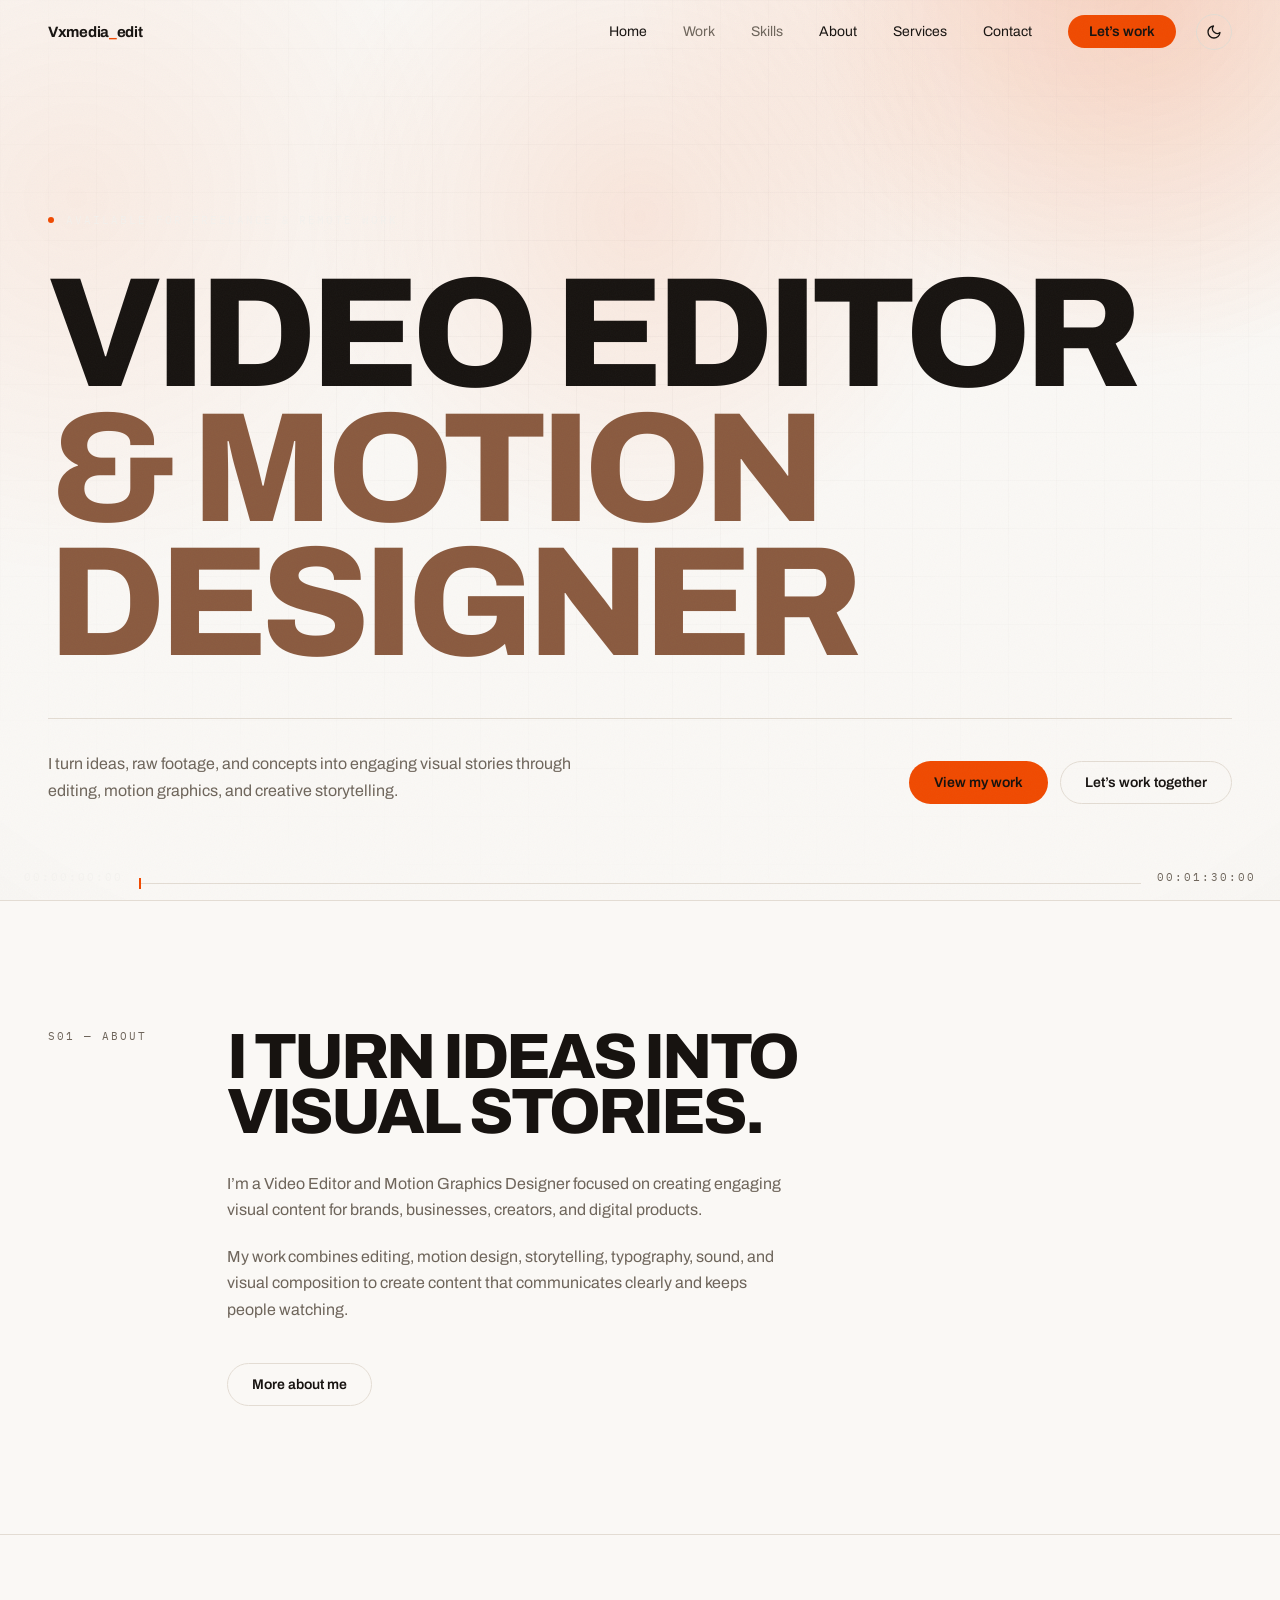
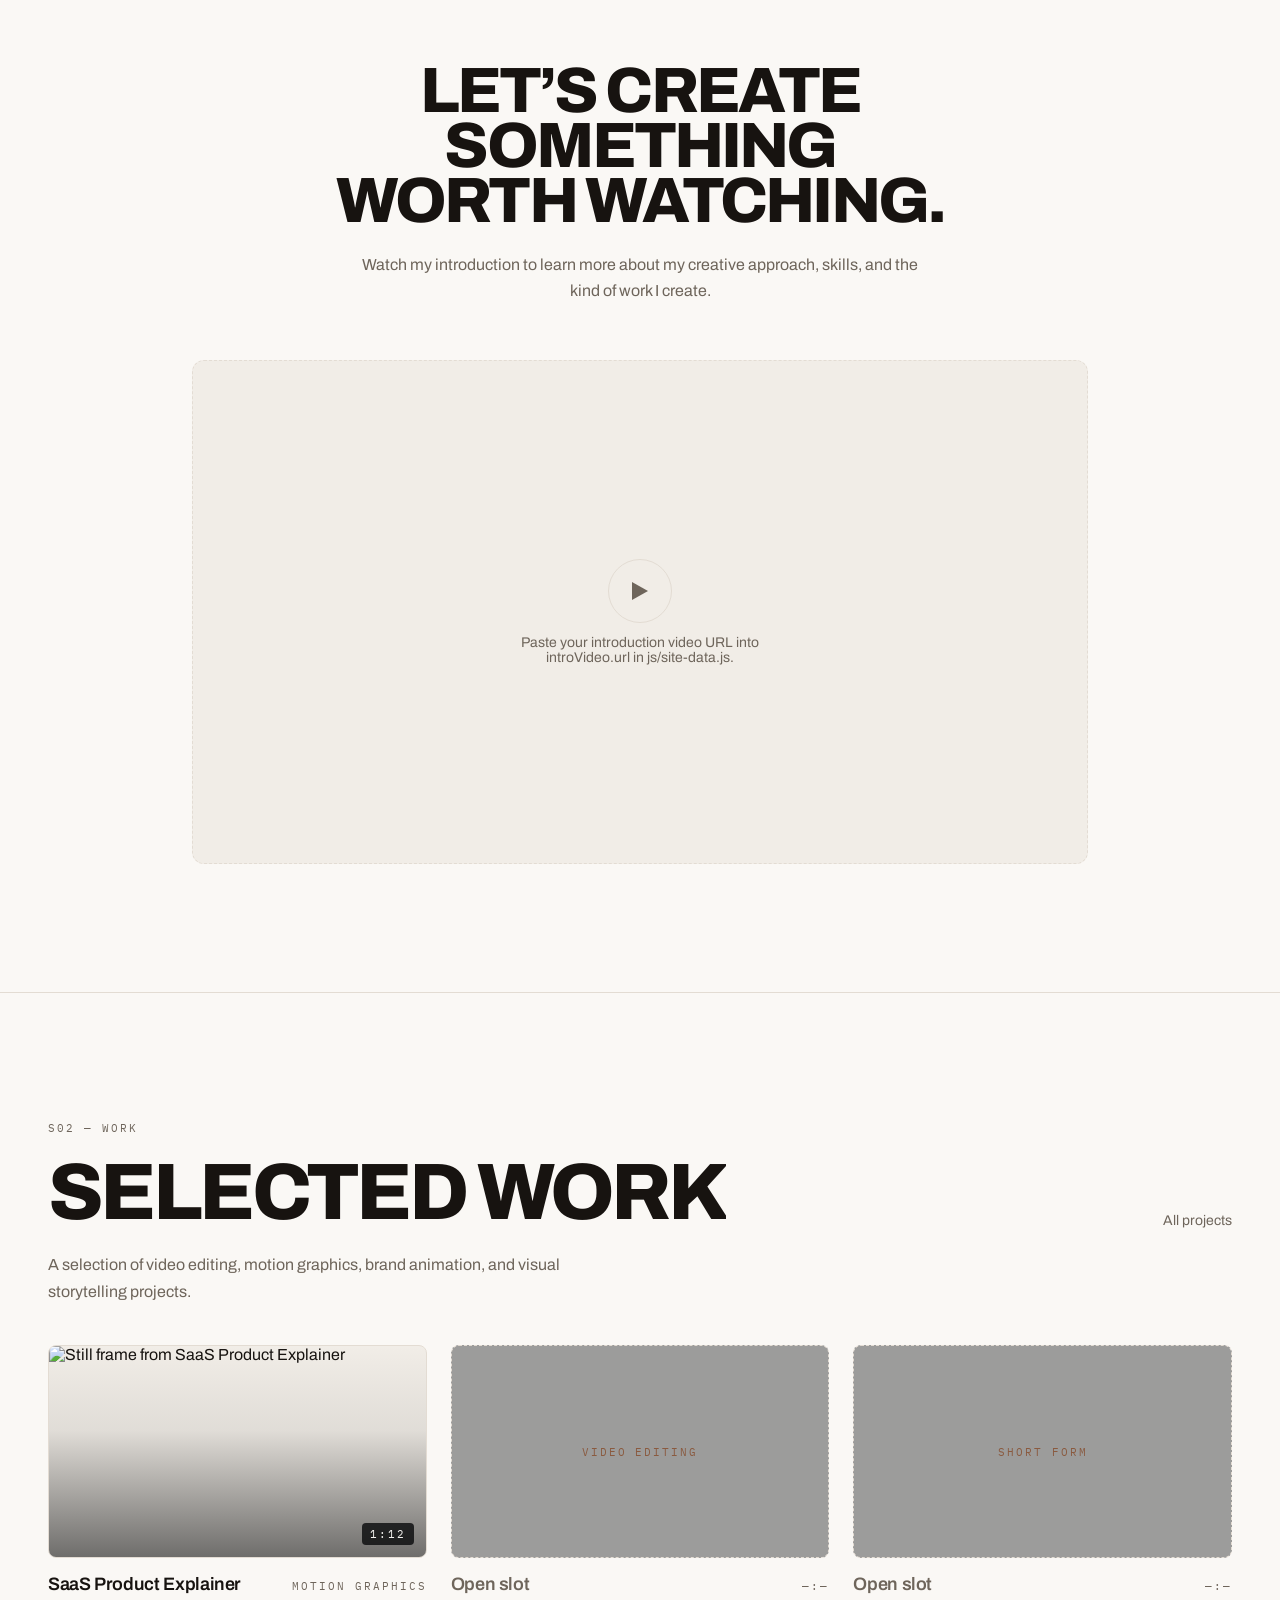
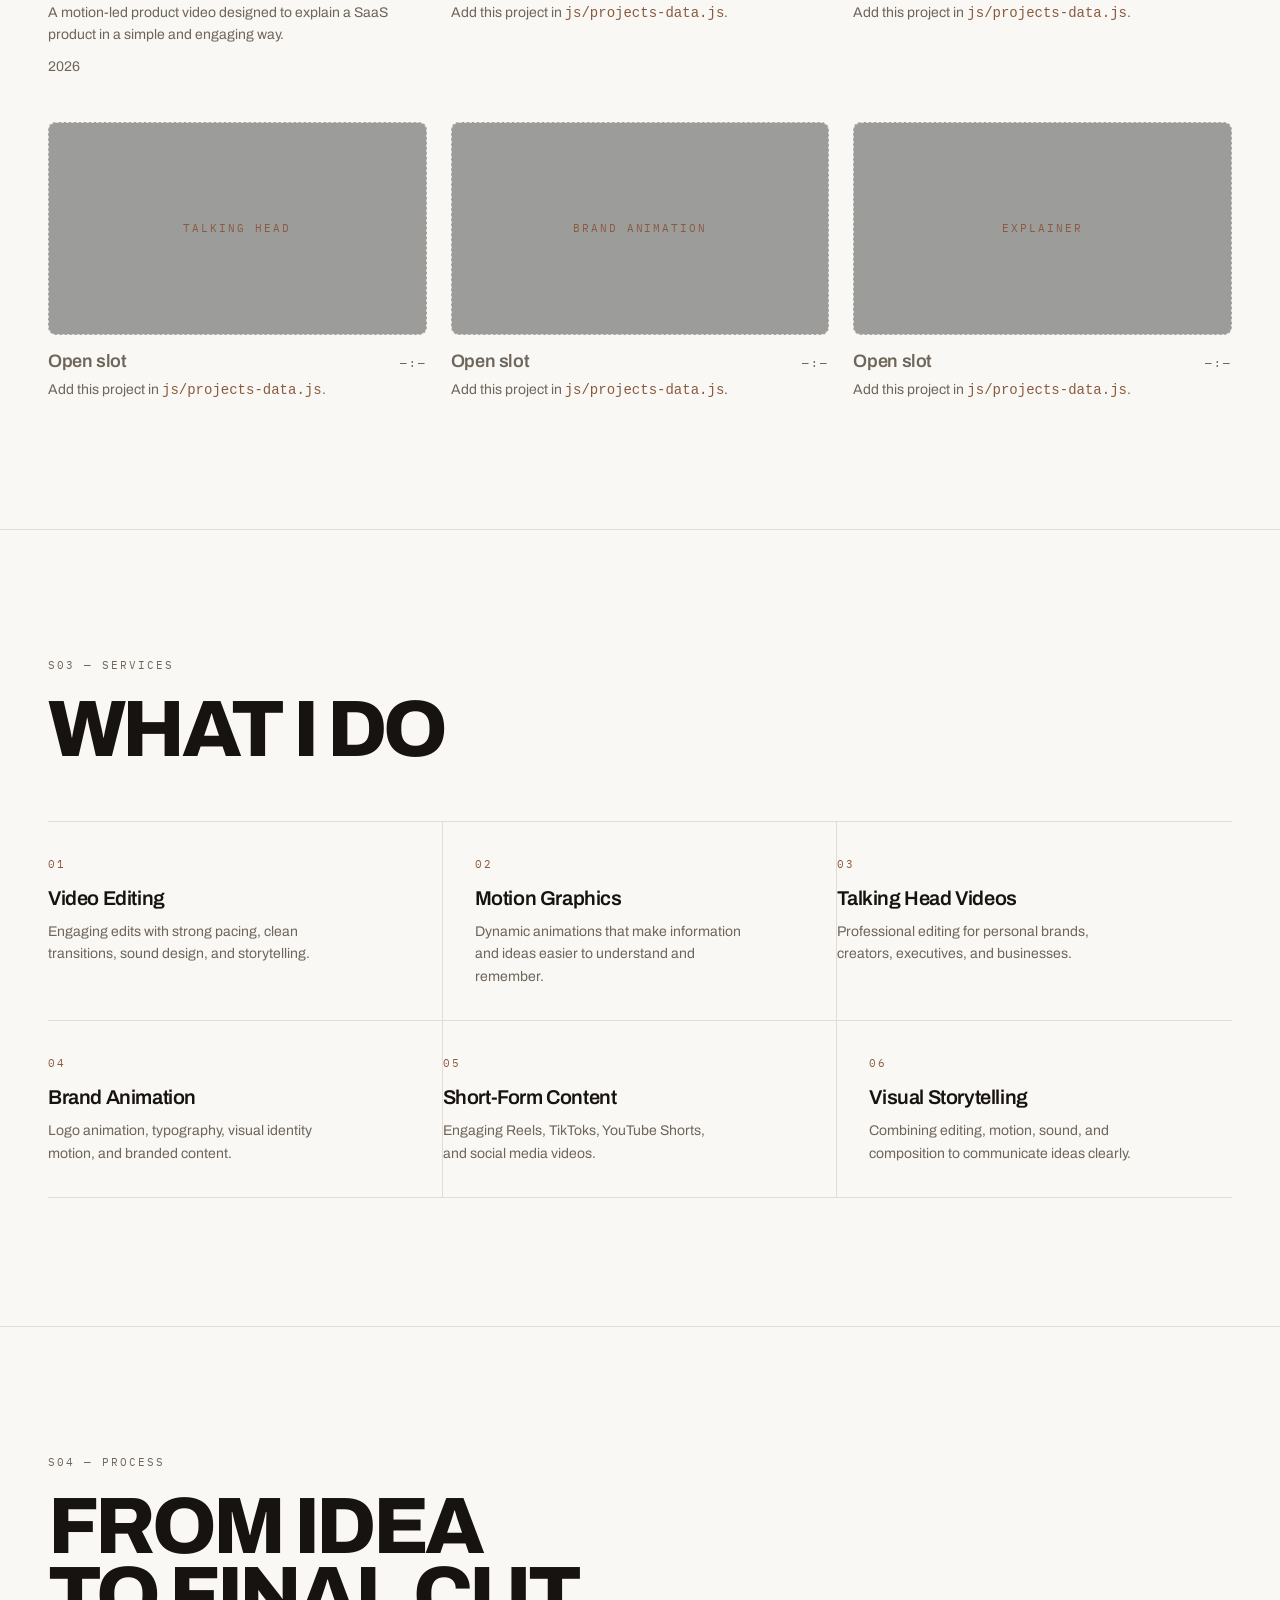
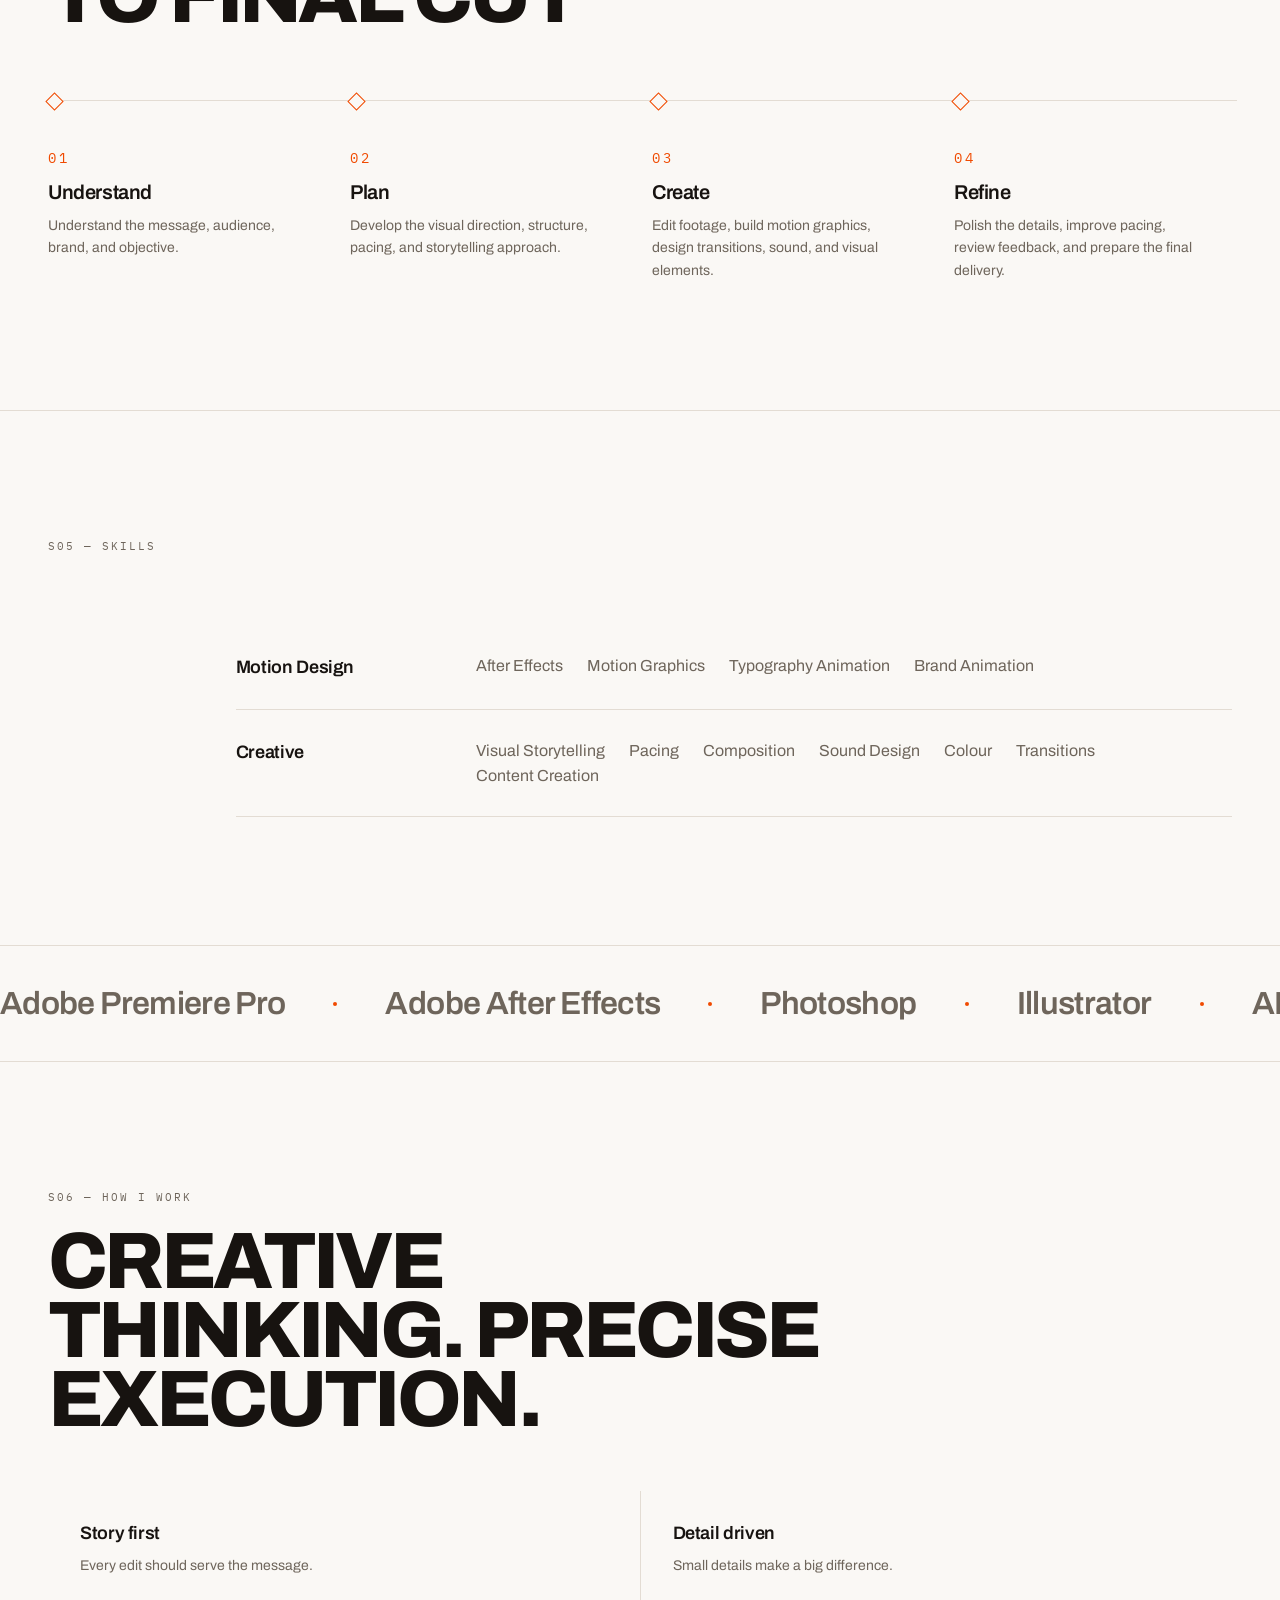
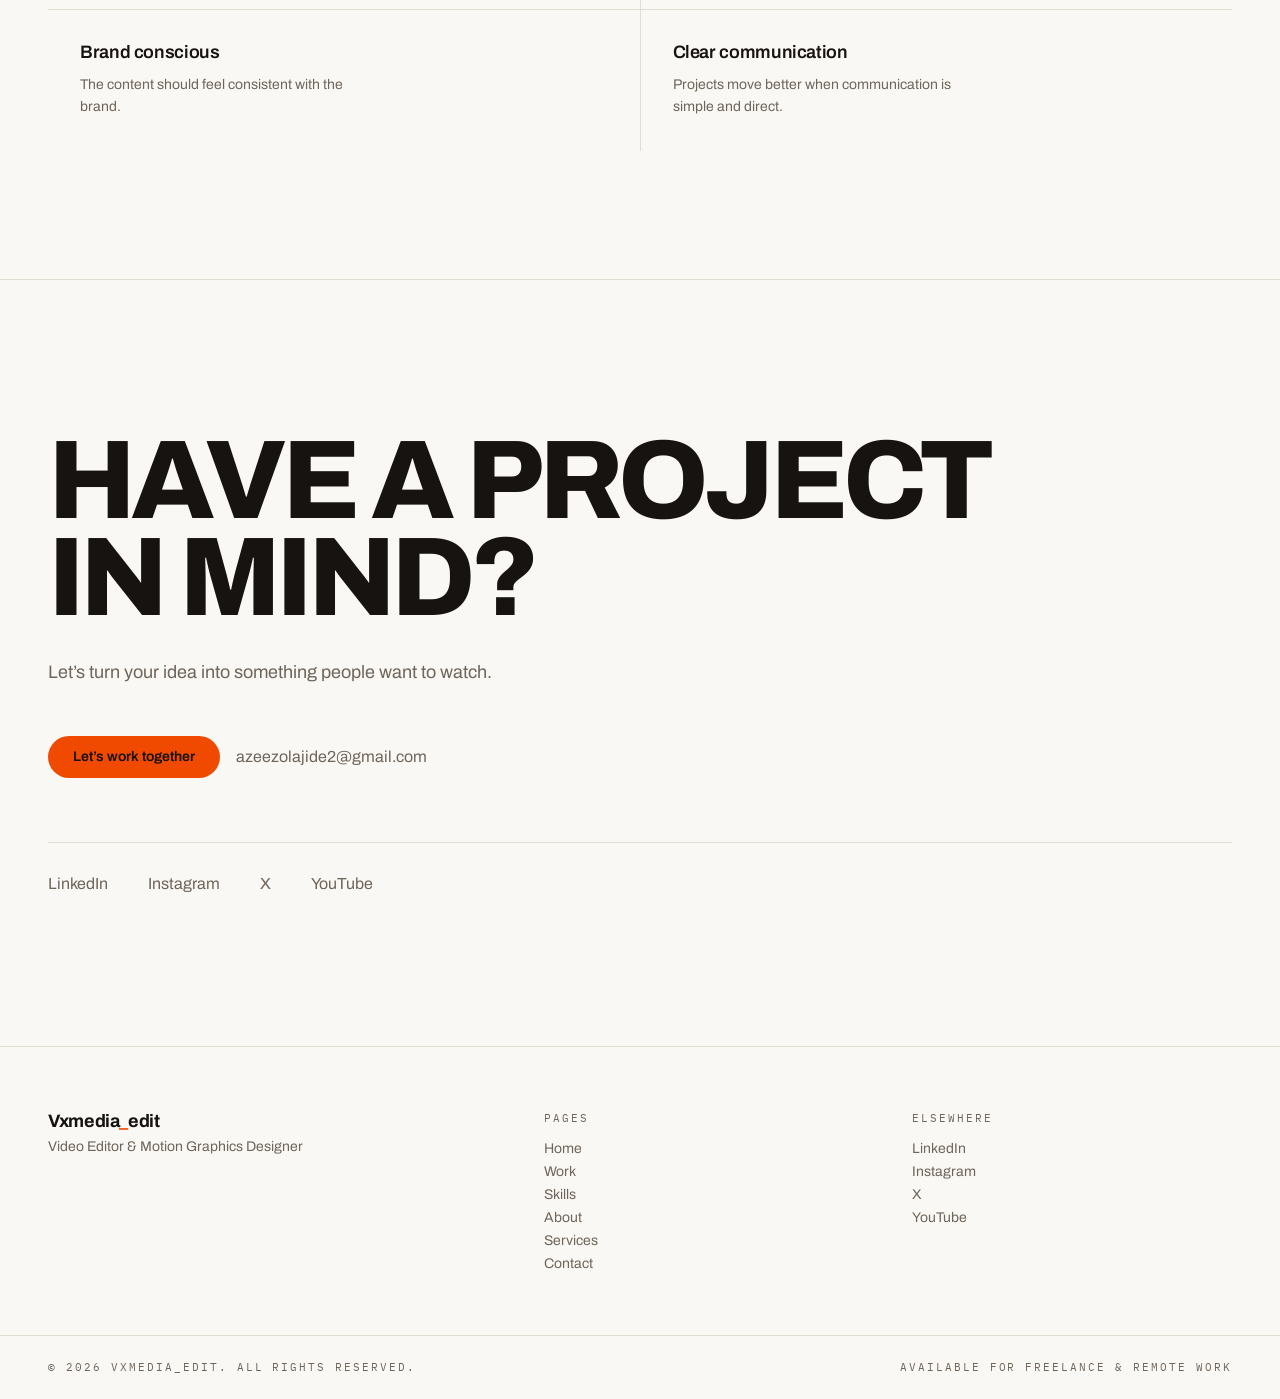
==== commit 78d7a680: "edit" ====
--- a/index.html
+++ b/index.html
@@ -1,6 +1,7 @@
 <!doctype html>
 <html lang="en">
 <head>
+<script>(function(){try{var t=localStorage.getItem("vxmedia-theme");if(!t){t=window.matchMedia&&window.matchMedia("(prefers-color-scheme: light)").matches?"light":"dark";}document.documentElement.setAttribute("data-theme",t);}catch(e){}})();</script>
 <meta charset="utf-8" />
 <meta name="viewport" content="width=device-width, initial-scale=1" />
 <title>Vxmedia_edit — Video Editor &amp; Motion Graphics Designer</title>
@@ -26,8 +27,14 @@
 <header class="site-header" id="site-header">
   <div class="shell navbar">
     <a href="index.html" class="wordmark" data-wordmark></a>
-    <nav class="navlinks" id="nav-links" aria-label="Primary"></nav>
-    <button class="burger" id="burger" aria-expanded="false" aria-controls="mobile-menu" aria-label="Open menu"><i></i></button>
+    <div class="nav-right">
+  <nav class="navlinks" id="nav-links" aria-label="Primary"></nav>
+  <button type="button" id="theme-toggle" class="theme-toggle" aria-pressed="false" aria-label="Switch to light mode">
+    <svg class="icon-sun" width="16" height="16" viewBox="0 0 24 24" fill="none" stroke="currentColor" stroke-width="2" stroke-linecap="round" aria-hidden="true"><circle cx="12" cy="12" r="4"/><path d="M12 2v2M12 20v2M4.93 4.93l1.41 1.41M17.66 17.66l1.41 1.41M2 12h2M20 12h2M4.93 19.07l1.41-1.41M17.66 6.34l1.41-1.41"/></svg>
+    <svg class="icon-moon" width="16" height="16" viewBox="0 0 24 24" fill="none" stroke="currentColor" stroke-width="2" stroke-linecap="round" stroke-linejoin="round" aria-hidden="true"><path d="M21 12.79A9 9 0 1111.21 3a7 7 0 009.79 9.79z"/></svg>
+  </button>
+  <button class="burger" id="burger" aria-expanded="false" aria-controls="mobile-menu" aria-label="Open menu"><i></i></button>
+</div>
   </div>
   <div id="mobile-menu">
     <nav class="shell" id="mobile-menu-links" aria-label="Mobile"></nav>
--- a/css/styles.css
+++ b/css/styles.css
@@ -5,16 +5,43 @@
 ───────────────────────────────────────────────────────────── */
 :root {
   --base: #08090a;
+  --base-rgb: 8, 9, 10;
   --surface: #100e0c;
   --line: #221c17;
   --ink: #f2f1ee;
+  --ink-rgb: 242, 241, 238;
   --muted: #8c8580;
   --accent: #f04a00;
   --cool: #b8846a;
+  /* Fixed dark text for anything sitting on the orange accent — stays
+     readable in both themes rather than flipping with --base. */
+  --on-accent: #15110d;
+  /* Cursor spotlight position, updated live by js/main.js. Defaults keep
+     the glow somewhere sensible before the first pointer move or on
+     touch-only devices that never fire one. */
+  --mx: 50%;
+  --my: 24%;
   --shell: 82rem;
   --gutter: clamp(1.25rem, 4vw, 3rem);
   --cut: cubic-bezier(0.16, 1, 0.3, 1);
   color-scheme: dark;
+}
+
+/*
+ * Light theme. Toggled by setting data-theme="light" on <html> (see
+ * js/main.js). Same brand orange accent, same warm neutrals — only
+ * polarity flips, so everything built on these tokens adapts for free.
+ */
+:root[data-theme='light'] {
+  --base: #faf8f5;
+  --base-rgb: 250, 248, 245;
+  --surface: #f1ede7;
+  --line: #e3dcd3;
+  --ink: #171310;
+  --ink-rgb: 23, 19, 16;
+  --muted: #6e655b;
+  --cool: #8a5a3f;
+  color-scheme: light;
 }
 
 * {
@@ -38,8 +65,10 @@
 
 /*
  * Ambient gradient background — a bold orange glow pooling out of a near-
- * black base, with a dark vignette pulling the edges back into shadow.
- * Built from the brand's own accent colour, not a stock image.
+ * black base, with a dark vignette pulling the edges back into shadow, a
+ * faint blueprint-style grid for texture, and a soft spotlight that follows
+ * the pointer (js/main.js updates --mx/--my on move). Built entirely from
+ * the brand's own accent colour and CSS gradients, not a stock image.
  */
 body::before {
   content: '';
@@ -47,11 +76,43 @@
   inset: 0;
   z-index: 0;
   pointer-events: none;
-  background:
+  background-image:
+    radial-gradient(560px circle at var(--mx) var(--my), rgba(240, 74, 0, 0.16), transparent 60%),
     radial-gradient(62vw 62vw at 85% -10%, rgba(240, 74, 0, 0.28), transparent 60%),
     radial-gradient(48vw 48vw at 6% 22%, rgba(240, 74, 0, 0.10), transparent 62%),
-    radial-gradient(120% 120% at 50% 45%, transparent 45%, rgba(0, 0, 0, 0.6) 100%),
-    var(--base);
+    radial-gradient(120% 120% at 50% 45%, transparent 45%, rgba(0, 0, 0, 0.6) 100%);
+}
+
+/* Same idea, much gentler — a dark vignette and a strong glow read as moody
+   on a near-black page but as a dirty smudge on a light one, so light mode
+   gets softer values for every layer except the grid, which already
+   adapts automatically via --ink-rgb. */
+:root[data-theme='light'] body::before {
+  background-image:
+    radial-gradient(560px circle at var(--mx) var(--my), rgba(240, 74, 0, 0.10), transparent 60%),
+    radial-gradient(62vw 62vw at 85% -10%, rgba(240, 74, 0, 0.14), transparent 60%),
+    radial-gradient(48vw 48vw at 6% 22%, rgba(240, 74, 0, 0.07), transparent 62%),
+    radial-gradient(120% 120% at 50% 45%, transparent 55%, rgba(23, 19, 16, 0.05) 100%);
+}
+
+
+/*
+ * Blueprint grid. Lives on its own layer (html::before) so it can be
+ * masked: strongest near the centre of the viewport, dissolving toward
+ * the edges. Colour follows --ink-rgb, so it flips with the theme.
+ */
+:root::before {
+  content: '';
+  position: fixed;
+  inset: 0;
+  z-index: 0;
+  pointer-events: none;
+  background-image:
+    linear-gradient(rgba(var(--ink-rgb), 0.025) 1px, transparent 1px),
+    linear-gradient(90deg, rgba(var(--ink-rgb), 0.025) 1px, transparent 1px);
+  background-size: 48px 48px;
+  -webkit-mask-image: radial-gradient(ellipse 75% 65% at 50% 38%, #000 15%, transparent 100%);
+  mask-image: radial-gradient(ellipse 75% 65% at 50% 38%, #000 15%, transparent 100%);
 }
 
 /* Everything else needs to sit visibly above the gradient layer. */
@@ -76,7 +137,7 @@
 
 ::selection {
   background: var(--accent);
-  color: var(--base);
+  color: var(--on-accent);
 }
 
 :focus-visible {
@@ -116,7 +177,7 @@
   top: -3rem;
   z-index: 100;
   background: var(--accent);
-  color: var(--base);
+  color: var(--on-accent);
   padding: 0.6rem 1.25rem;
   border-radius: 999px;
   font-weight: 600;
@@ -191,7 +252,7 @@
   transition: all 0.3s var(--cut);
   cursor: pointer;
 }
-.btn-accent { background: var(--accent); color: var(--base); }
+.btn-accent { background: var(--accent); color: var(--on-accent); }
 .btn-accent:hover { background: var(--ink); }
 .btn-ghost { border-color: var(--line); color: var(--ink); background: transparent; }
 .btn-ghost:hover { background: var(--ink); color: var(--base); border-color: var(--ink); }
@@ -204,7 +265,7 @@
   z-index: 50;
   transition: background 0.5s var(--cut);
 }
-header.site-header.scrolled { background: rgba(8, 9, 10, 0.85); backdrop-filter: blur(12px); }
+header.site-header.scrolled { background: rgba(var(--base-rgb), 0.85); backdrop-filter: blur(12px); }
 
 .navbar {
   display: flex;
@@ -219,9 +280,32 @@
 .wordmark { font-size: 15px; font-weight: 700; letter-spacing: -0.02em; }
 .wordmark span { color: var(--accent); }
 
+/* Wraps navlinks + theme toggle + burger so the toggle stays visible
+   at every viewport width, not just inside the desktop nav. */
+.nav-right { display: flex; align-items: center; gap: 1.25rem; }
+
 .navlinks { display: none; align-items: center; gap: 2.25rem; }
 .navlinks a { font-size: 0.875rem; color: var(--muted); transition: color 0.2s; }
 .navlinks a:hover, .navlinks a[aria-current="page"] { color: var(--ink); }
+
+.theme-toggle {
+  display: inline-flex;
+  align-items: center;
+  justify-content: center;
+  width: 2.25rem;
+  height: 2.25rem;
+  flex-shrink: 0;
+  border-radius: 999px;
+  border: 1px solid var(--line);
+  background: transparent;
+  color: var(--ink);
+  cursor: pointer;
+  transition: border-color 0.3s var(--cut), color 0.3s var(--cut);
+}
+.theme-toggle:hover { border-color: var(--accent); color: var(--accent); }
+.theme-toggle .icon-moon { display: none; }
+:root[data-theme='light'] .theme-toggle .icon-sun { display: none; }
+:root[data-theme='light'] .theme-toggle .icon-moon { display: block; }
 
 .burger {
   display: flex;
@@ -304,6 +388,9 @@
   pointer-events: none;
   background: radial-gradient(circle, rgba(240, 74, 0, 0.18), transparent 62%);
 }
+:root[data-theme='light'] .hero .key {
+  background: radial-gradient(circle, rgba(240, 74, 0, 0.10), transparent 62%);
+}
 .hero h1 { font-size: clamp(2.9rem, 12.2vw, 10.5rem); }
 
 .mask { display: block; overflow: hidden; }
@@ -398,6 +485,9 @@
   background: rgba(8, 9, 10, 0.8);
   padding: 0.25rem 0.5rem;
   border-radius: 4px;
+  /* This chip is always dark (it sits on a thumbnail), in both themes —
+     so its text stays fixed-light rather than following --muted. */
+  color: #f2f1ee;
 }
 .frame .underline {
   position: absolute;
@@ -430,7 +520,7 @@
   transition: all 0.3s var(--cut);
 }
 .chip:hover { border-color: var(--ink); color: var(--ink); }
-.chip[aria-selected='true'] { background: var(--accent); border-color: var(--accent); color: var(--base); }
+.chip[aria-selected='true'] { background: var(--accent); border-color: var(--accent); color: var(--on-accent); }
 
 /* ── video player ──────────────────────────────────────────── */
 .player {
@@ -491,7 +581,7 @@
 .player button.play-trigger:hover .play {
   border-color: var(--accent);
   background: var(--accent);
-  color: var(--base);
+  color: var(--on-accent);
 }
 .player iframe,
 .player video {
@@ -801,4 +891,4 @@
   .mask > span { transform: none; }
   .fade { opacity: 1; }
   .rv, .rv-wipe > span { opacity: 1; transform: none; }
-}
+}
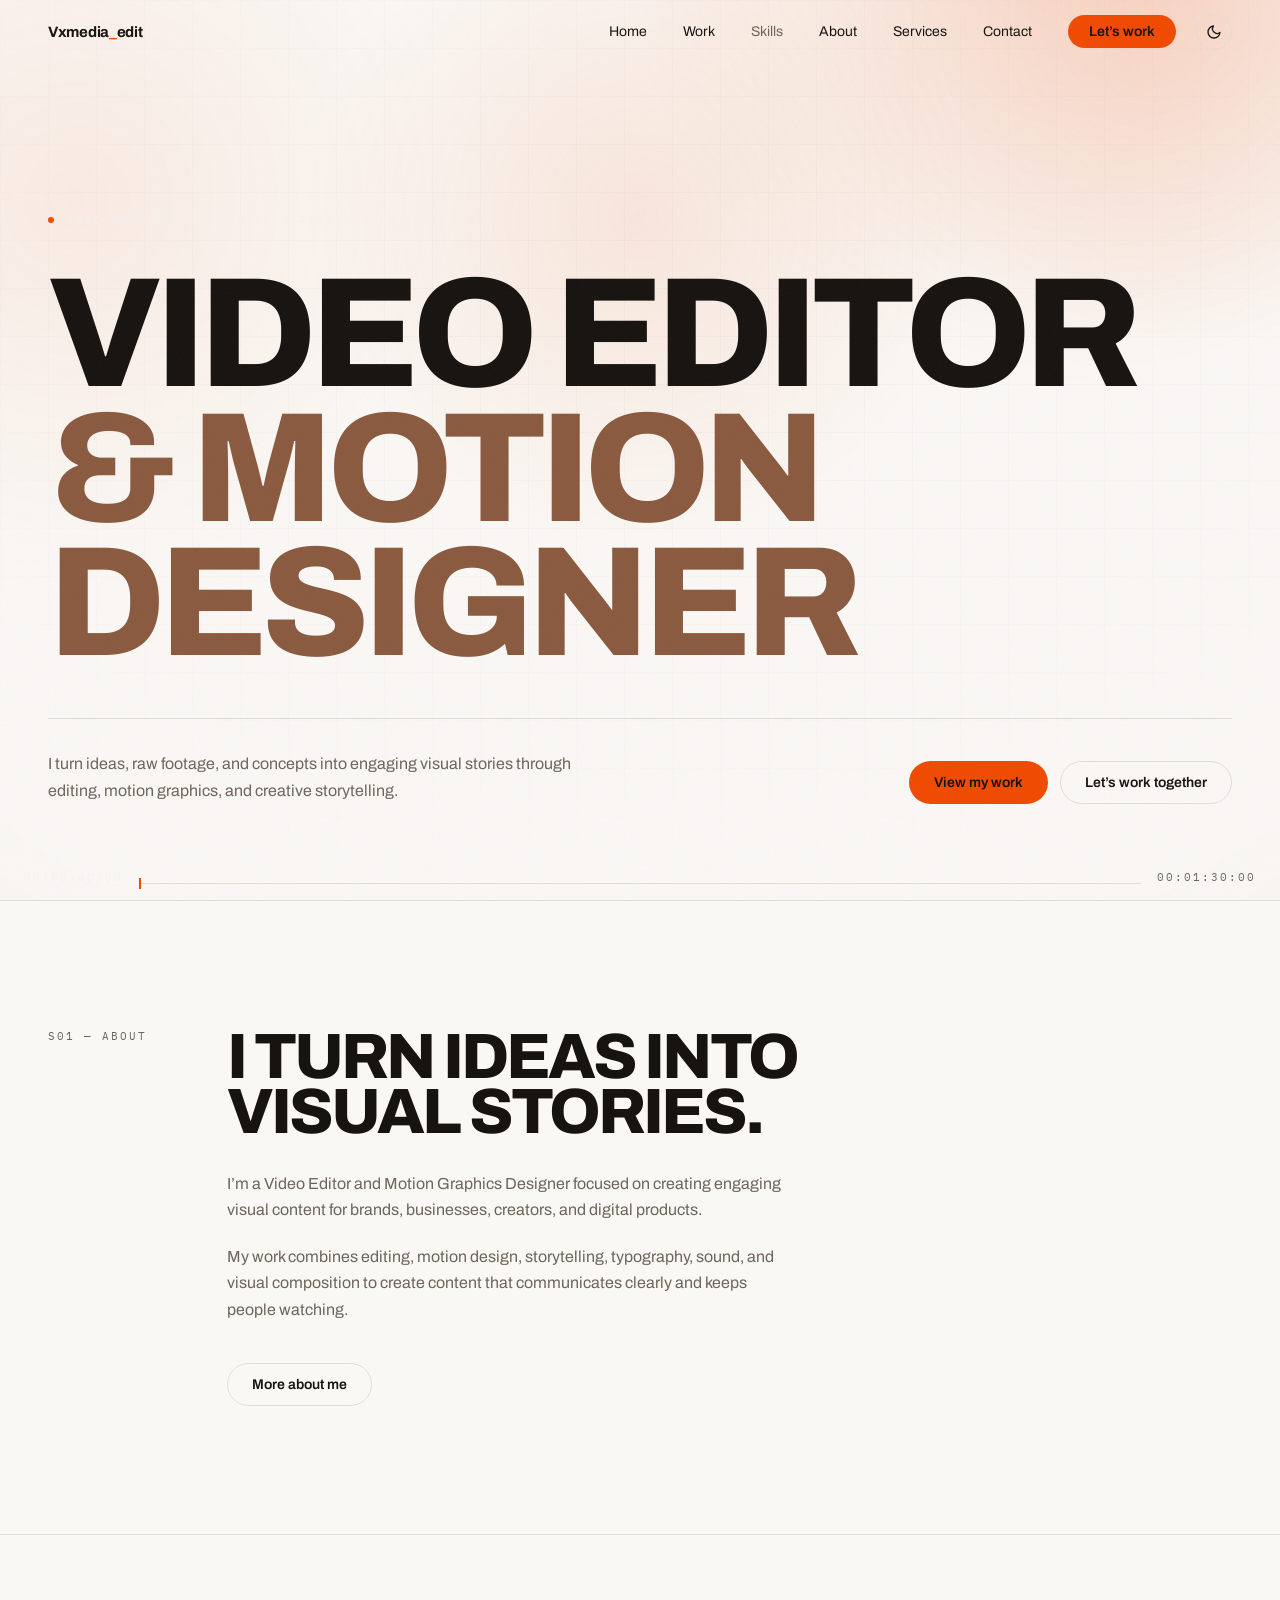
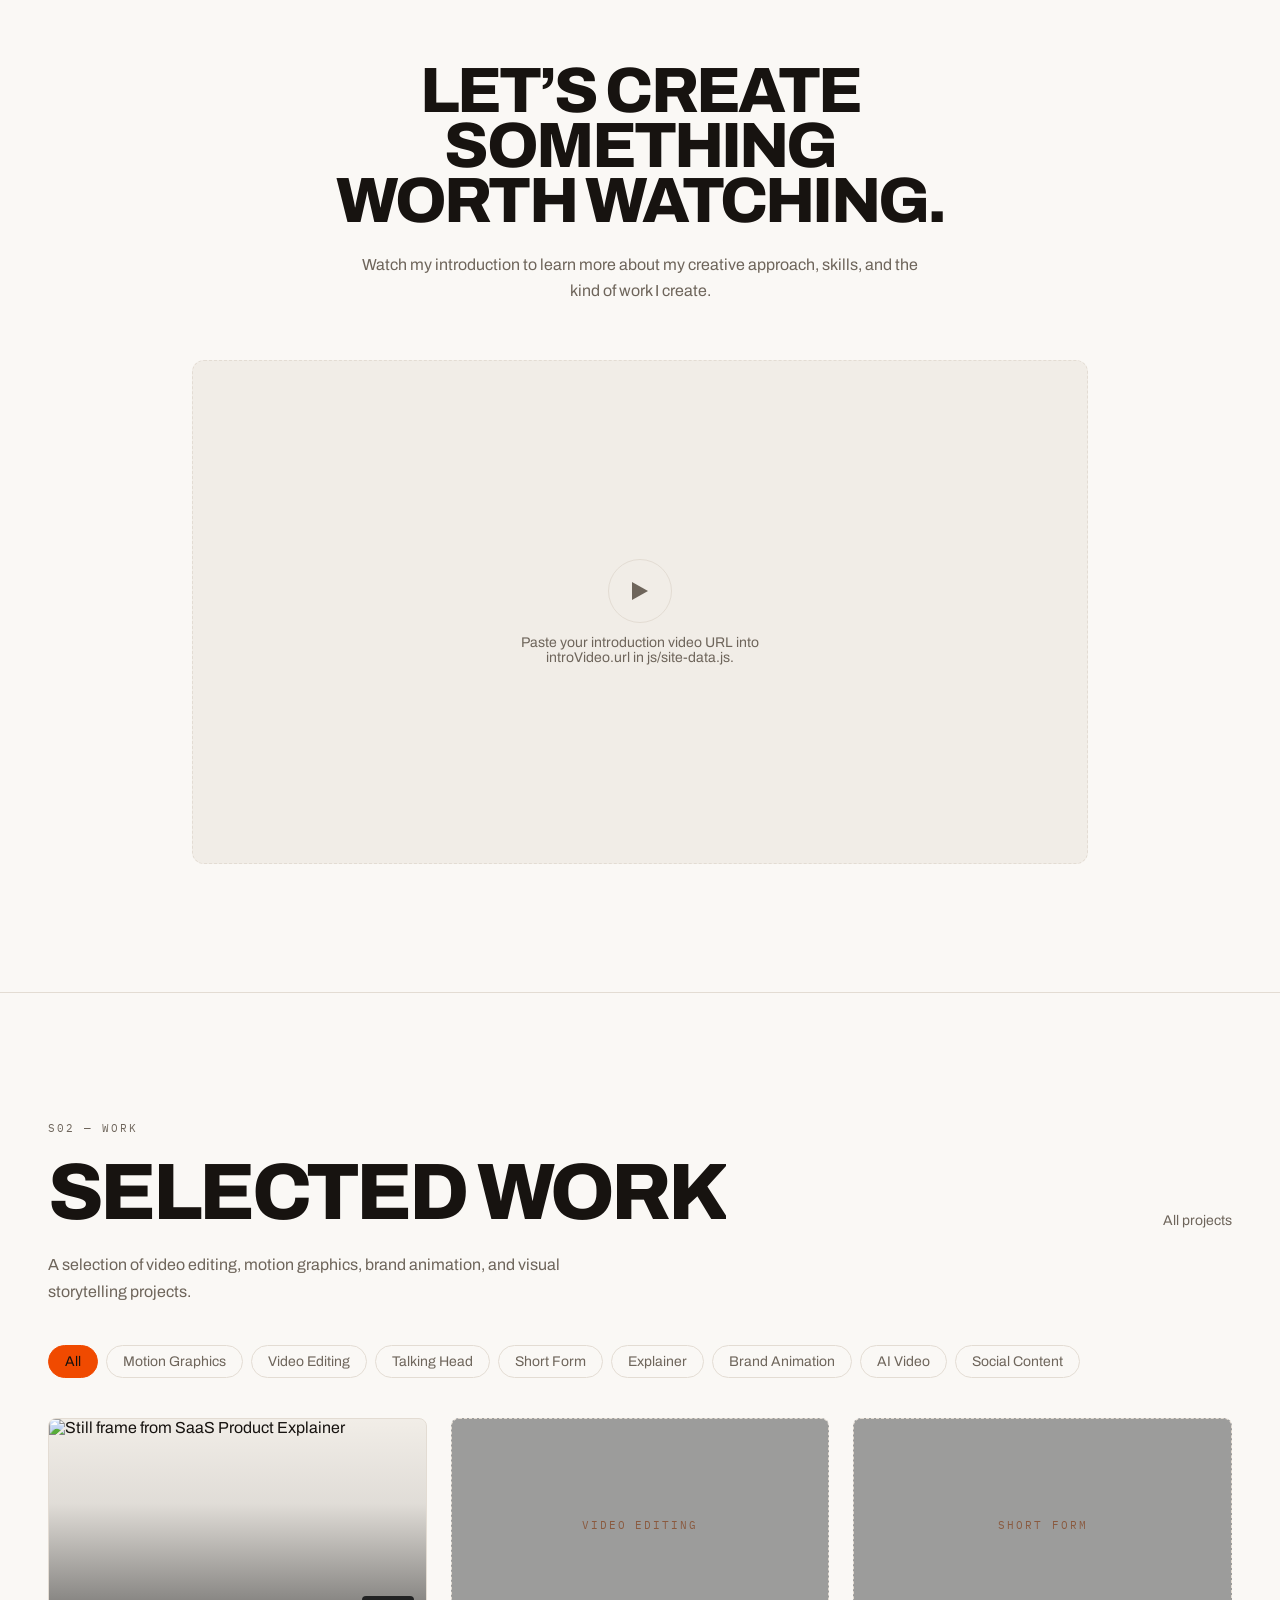
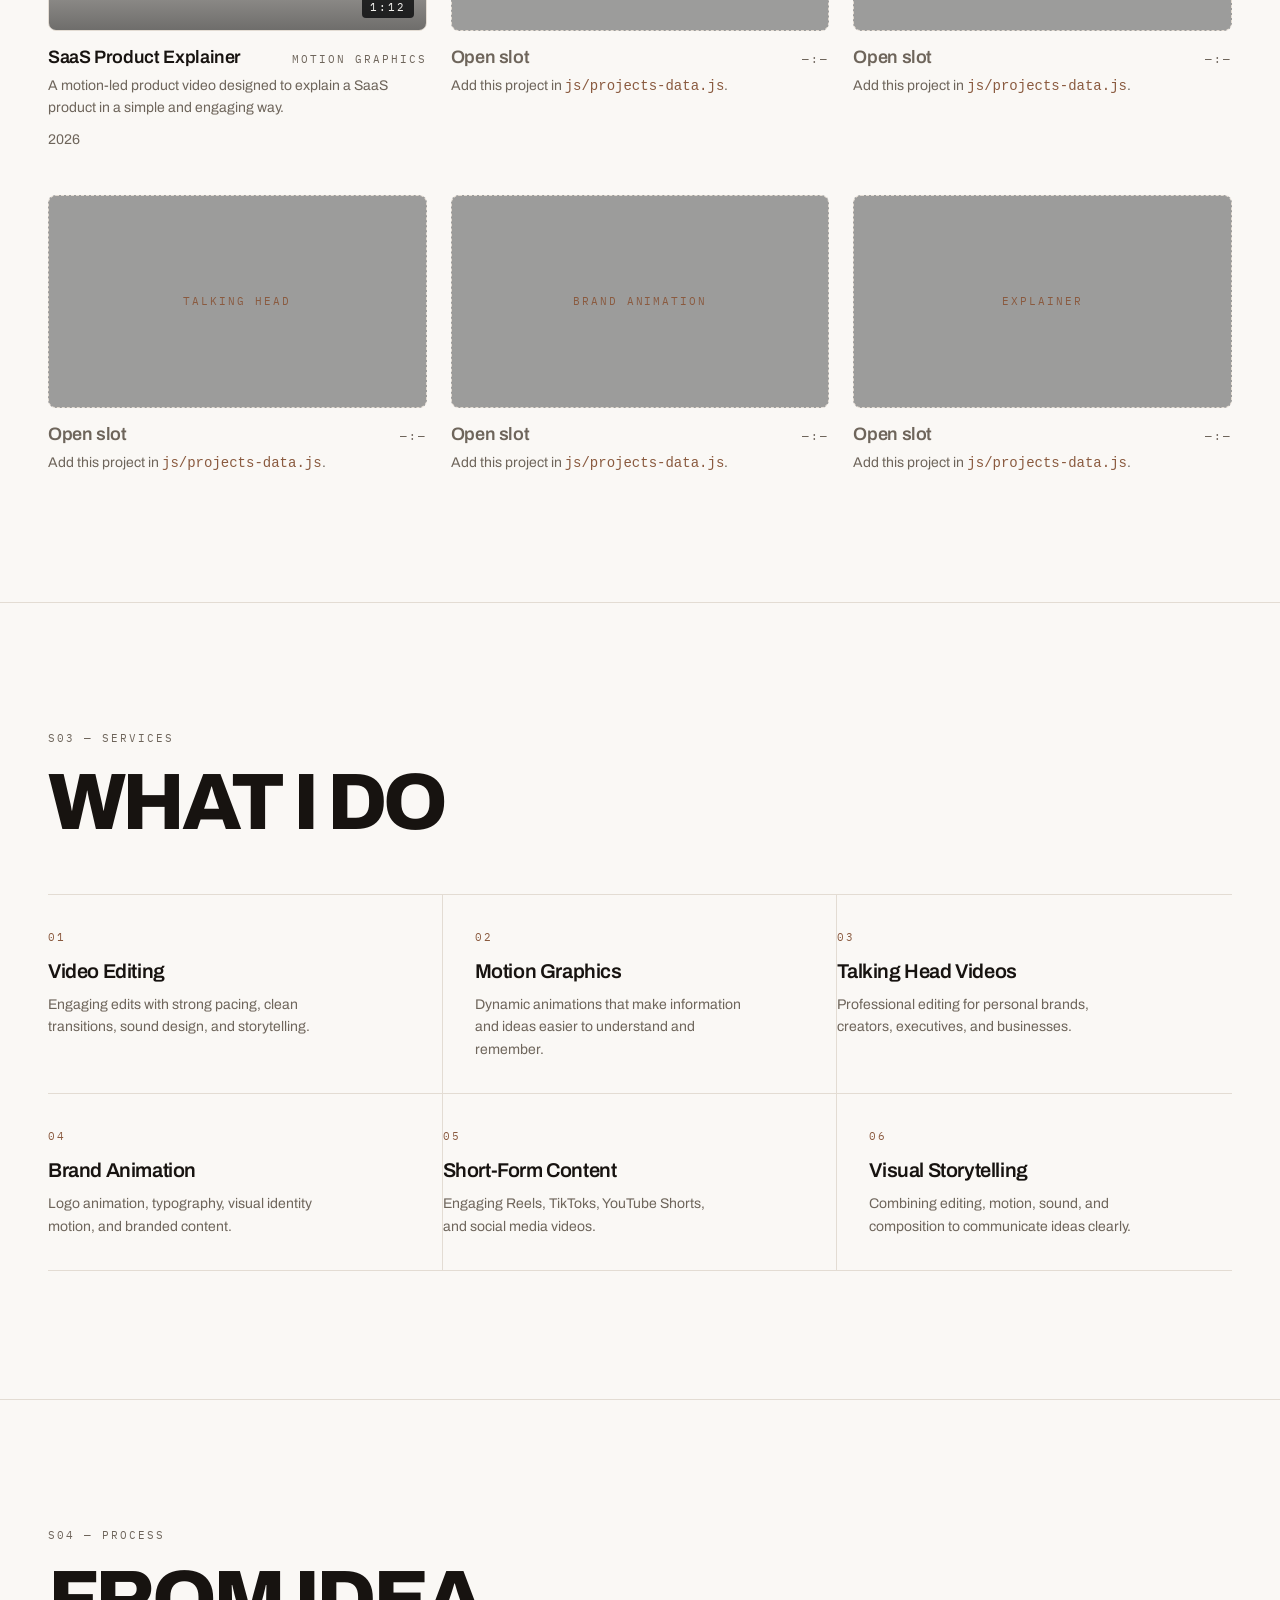
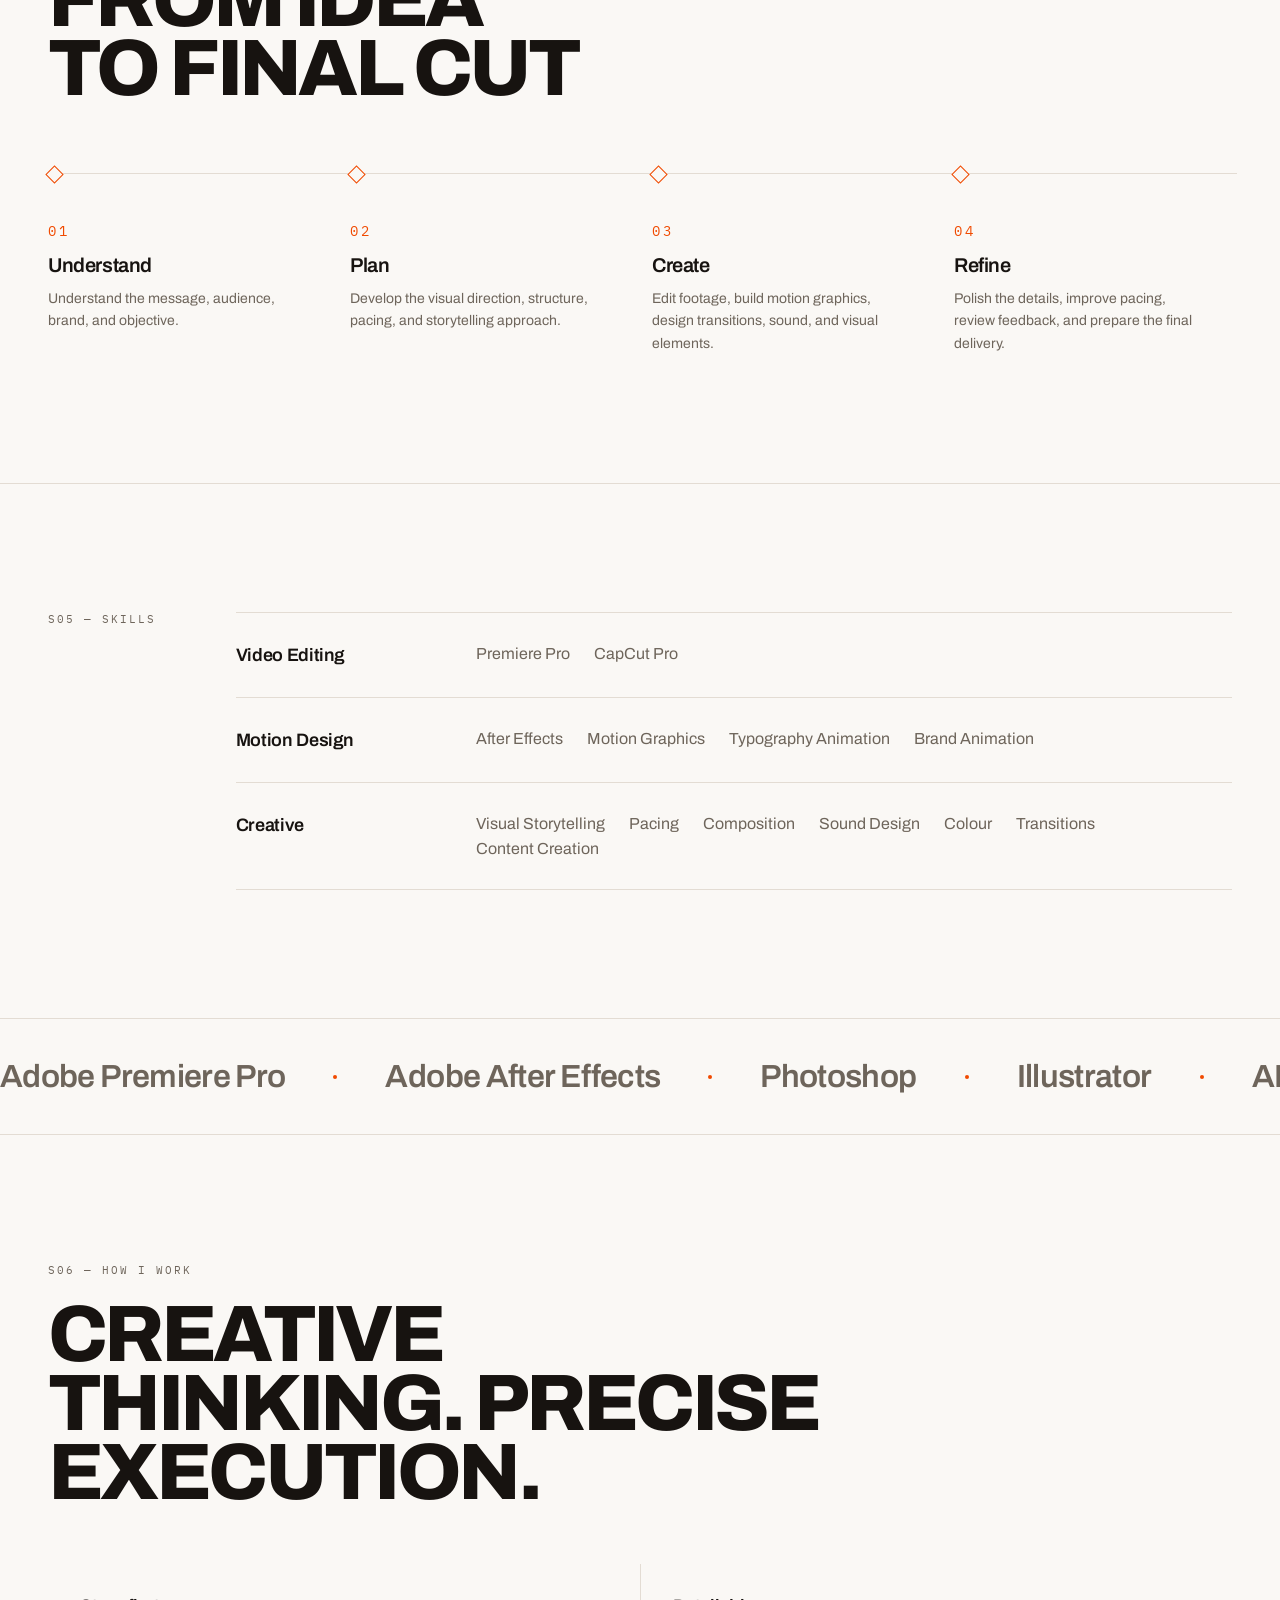
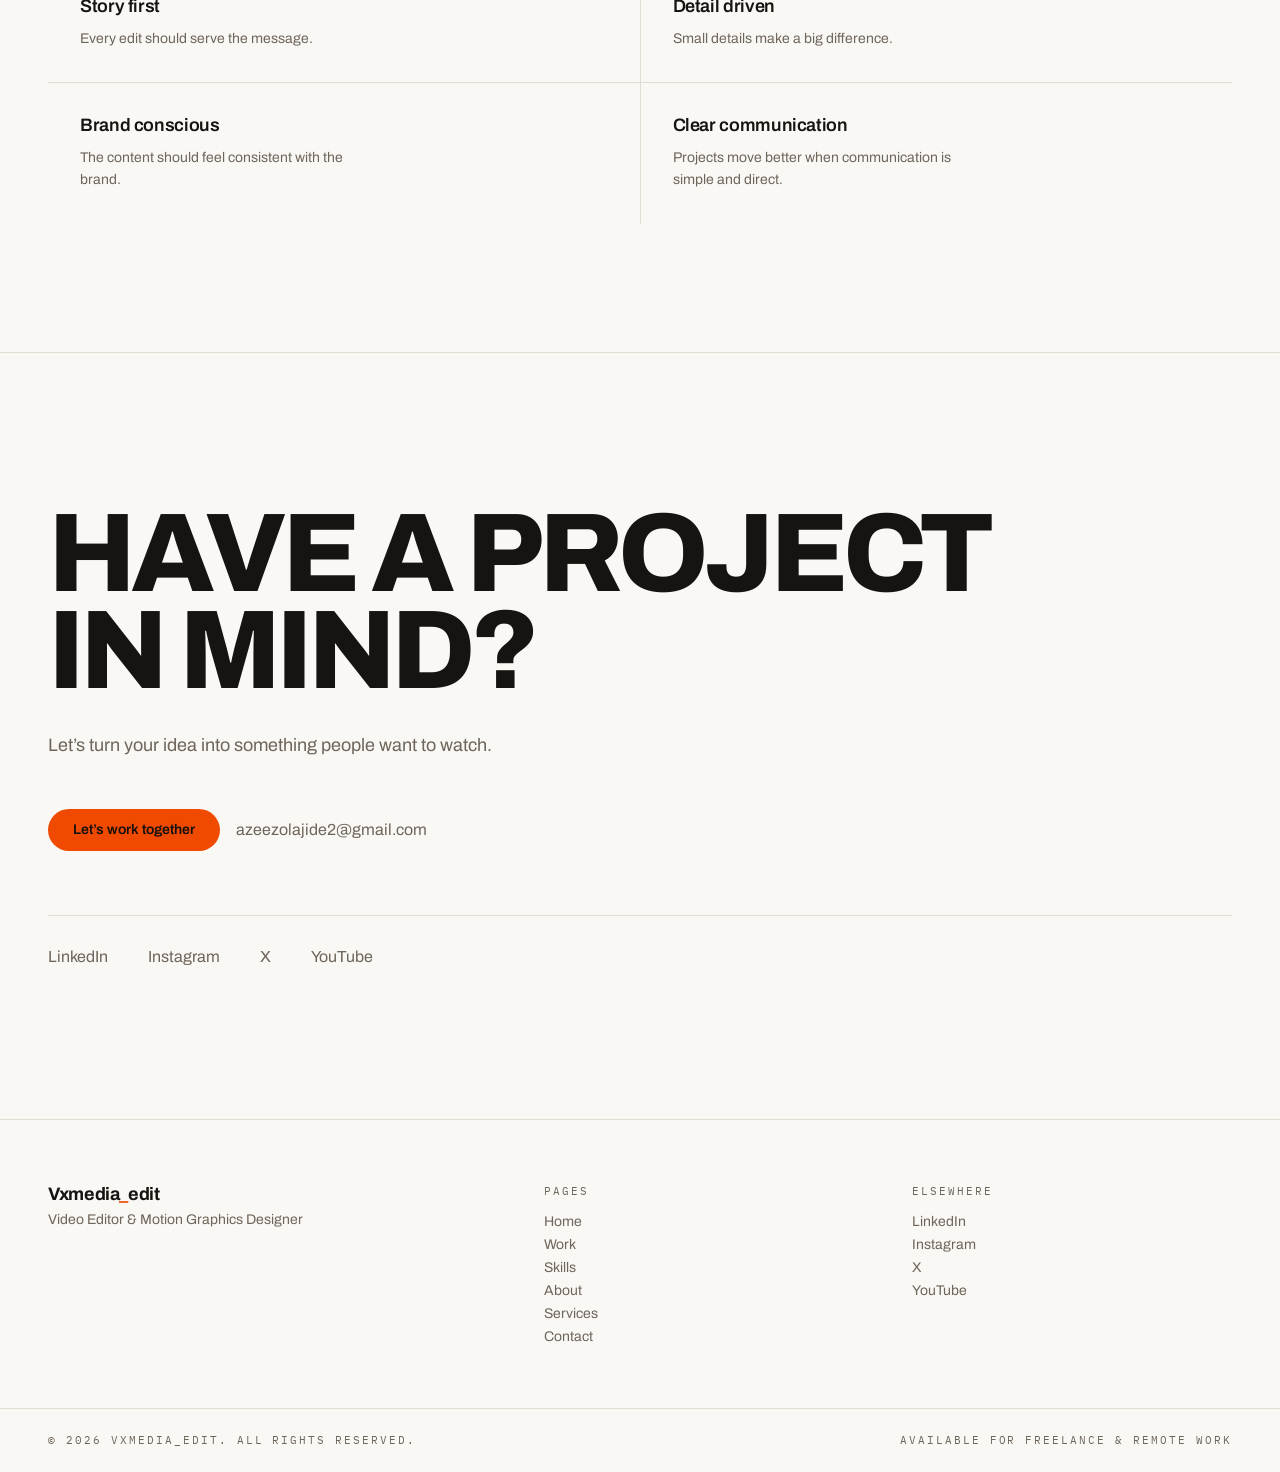
==== commit 2a3f89b8: "edit" ====
--- a/index.html
+++ b/index.html
@@ -96,6 +96,7 @@
       <a href="work.html" class="muted" style="font-size:.875rem">All projects</a>
     </div>
     <p class="prose rv" style="margin-top:1.5rem">A selection of video editing, motion graphics, brand animation, and visual storytelling projects.</p>
+    <div class="filters" id="home-filters" role="tablist" aria-label="Filter projects by category"></div>
     <div class="grid" id="home-grid" aria-live="polite"></div>
   </div>
 </section>
@@ -210,7 +211,7 @@
   });
 
   // work — home shows first 6
-  renderWorkGrid(document.getElementById('home-grid'), null, PROJECTS.slice(0, 6));
+ renderWorkGrid(document.getElementById('home-grid'), document.getElementById('home-filters'), PROJECTS);
 
   // services
   document.getElementById('services-grid').innerHTML = SITE.services
--- a/css/styles.css
+++ b/css/styles.css
@@ -53,6 +53,7 @@
 html {
   -webkit-text-size-adjust: 100%;
   scroll-behavior: smooth;
+  scroll-padding-top: 5rem; /* clears the fixed header on #anchor jumps */
 }
 
 body {
